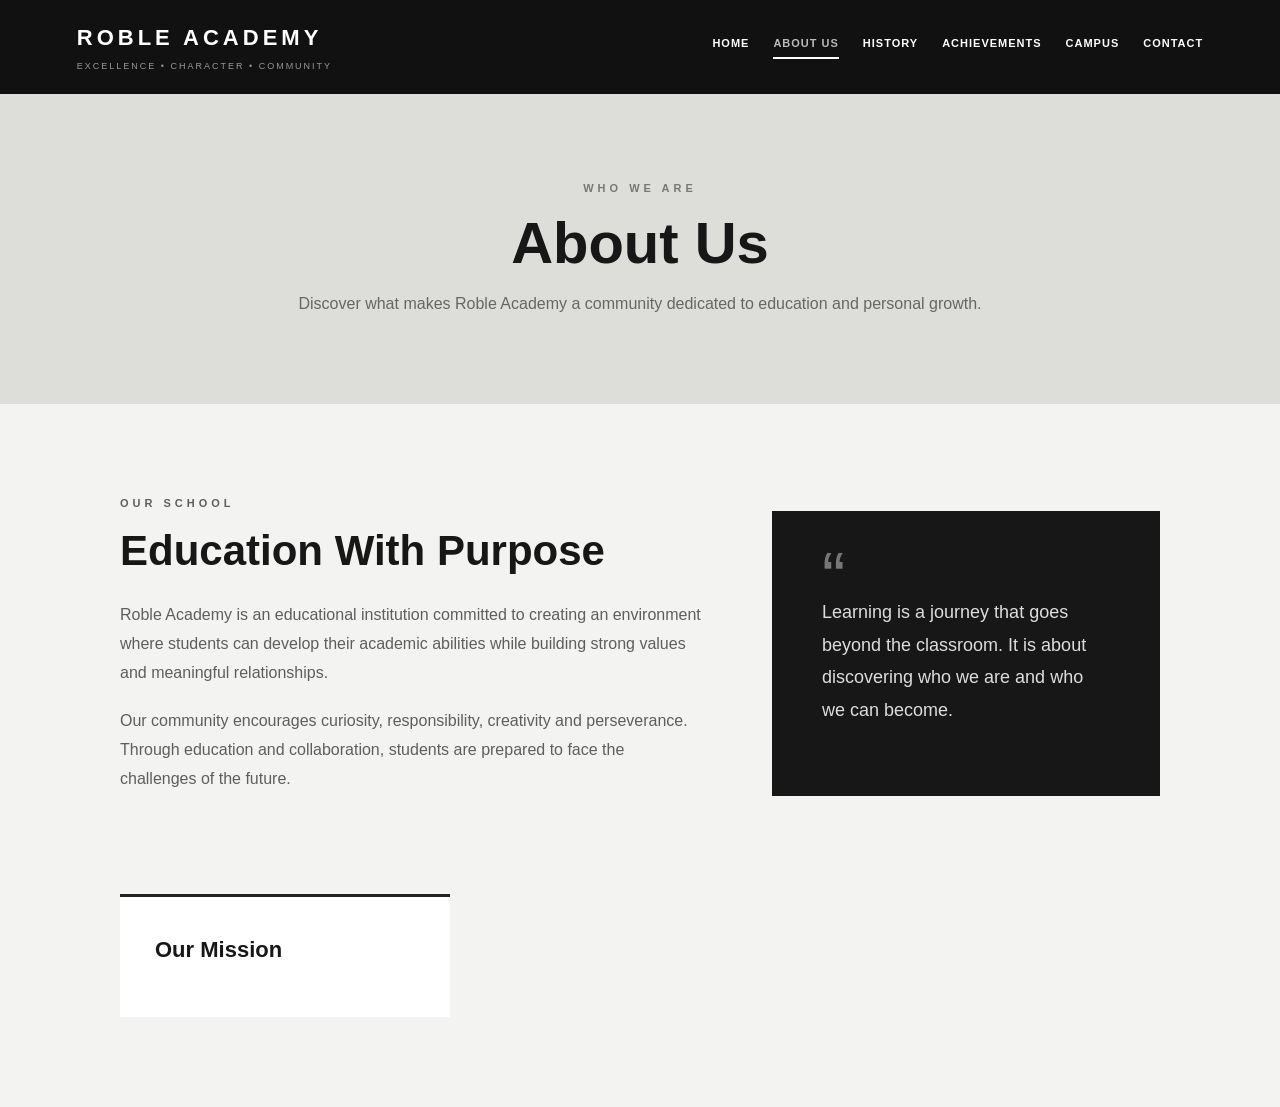
==== about.html @ 28b7d5a2 "Add files via upload" ====
<!DOCTYPE html>
<html lang="en">
<head>
    <meta charset="UTF-8">
    <meta name="viewport" content="width=device-width, initial-scale=1.0">

    <title>Roble Academy | About Us</title>

    <link rel="stylesheet" href="style.css">
</head>

<body>

    <!-- HEADER -->
    <header>

        <div class="logo">
            <h1>ROBLE ACADEMY</h1>
            <p>EXCELLENCE • CHARACTER • COMMUNITY</p>
        </div>

        <nav>
            <a href="index.html">HOME</a>
            <a href="about.html" class="active">ABOUT US</a>
            <a href="history.html">HISTORY</a>
            <a href="achievements.html">ACHIEVEMENTS</a>
            <a href="campus.html">CAMPUS</a>
            <a href="contact.html">CONTACT</a>
        </nav>

    </header>


    <!-- PAGE HEADER -->
    <section class="page-header">

        <p class="eyebrow">WHO WE ARE</p>

        <h2>About Us</h2>

        <p>
            Discover what makes Roble Academy a community dedicated
            to education and personal growth.
        </p>

    </section>


    <!-- ABOUT -->
    <section class="content">

        <div class="two-column">

            <div>

                <p class="eyebrow">OUR SCHOOL</p>

                <h2>Education With Purpose</h2>

                <p>
                    Roble Academy is an educational institution committed
                    to creating an environment where students can develop
                    their academic abilities while building strong values
                    and meaningful relationships.
                </p>

                <p>
                    Our community encourages curiosity, responsibility,
                    creativity and perseverance. Through education and
                    collaboration, students are prepared to face the
                    challenges of the future.
                </p>

            </div>


            <div class="quote-box">

                <span>“</span>

                <p>
                    Learning is a journey that goes beyond the classroom.
                    It is about discovering who we are and who we can become.
                </p>

            </div>

        </div>


        <!-- MISSION VISION VALUES -->
        <div class="info-grid">

            <article class="info-card">

                <h3>Our Mission</h3>
---- style.css ----
/* =========================================
   GENERAL
========================================= */

* {
    margin: 0;
    padding: 0;
    box-sizing: border-box;
}

html {
    scroll-behavior: smooth;
}

body {
    font-family: Arial, Helvetica, sans-serif;
    background: #f3f3f1;
    color: #171717;
    line-height: 1.6;
}

a {
    text-decoration: none;
}

p {
    line-height: 1.8;
}


/* =========================================
   HEADER
========================================= */

header {
    background: #111111;
    color: white;

    min-height: 90px;

    padding: 20px 6%;

    display: flex;
    align-items: center;
    justify-content: space-between;

    gap: 30px;
}

.logo h1 {
    font-size: 22px;
    letter-spacing: 4px;
}

.logo p {
    color: #999999;
    font-size: 9px;
    letter-spacing: 2px;
    margin-top: 3px;
}

nav {
    display: flex;
    align-items: center;
    justify-content: center;

    gap: 24px;

    flex-wrap: wrap;
}

nav a {
    color: #ffffff;

    font-size: 11px;
    font-weight: bold;

    letter-spacing: 1px;

    padding-bottom: 5px;

    border-bottom: 2px solid transparent;

    transition: 0.3s;
}

nav a:hover,
nav a.active {
    color: #bbbbbb;
    border-bottom: 2px solid #ffffff;
}


/* =========================================
   HERO / HOME
========================================= */

.hero {
    min-height: 650px;

    background:
        linear-gradient(
            rgba(0, 0, 0, 0.65),
            rgba(0, 0, 0, 0.65)
        ),
        linear-gradient(
            135deg,
            #555555,
            #222222
        );

    display: flex;
    align-items: center;

    padding: 80px 9%;

    color: white;
}

.hero-content {
    max-width: 700px;
}

.eyebrow {
    font-size: 11px;
    font-weight: bold;

    letter-spacing: 4px;

    color: #777777;

    margin-bottom: 12px;
}

.hero .eyebrow {
    color: #cccccc;
}

.hero h2 {
    font-size: clamp(48px, 8vw, 82px);

    line-height: 1;

    margin-bottom: 25px;

    letter-spacing: -2px;
}

.hero-description {
    font-size: 18px;

    max-width: 600px;

    color: #dddddd;

    margin-bottom: 35px;
}


/* =========================================
   BUTTONS
========================================= */

.buttons {
    display: flex;
    gap: 15px;

    flex-wrap: wrap;
}

.button {
    display: inline-block;

    background: #ffffff;

    color: #111111;

    padding: 14px 25px;

    font-size: 11px;

    font-weight: bold;

    letter-spacing: 1px;

    transition: 0.3s;
}

.button:hover {
    background: #cccccc;
}

.button-outline {
    background: transparent;

    color: #ffffff;

    border: 1px solid #ffffff;
}

.button-outline:hover {
    background: #ffffff;

    color: #111111;
}


/* =========================================
   HOME INTRO
========================================= */

.intro {
    max-width: 850px;

    margin: auto;

    padding: 100px 30px 70px;

    text-align: center;
}

.intro h2 {
    font-size: 42px;

    line-height: 1.2;

    margin-bottom: 25px;
}

.intro > p:last-child {
    color: #666666;

    max-width: 720px;

    margin: auto;
}


/* =========================================
   HOME CARDS
========================================= */

.home-grid {
    max-width: 1100px;

    margin: auto;

    padding: 20px 30px 100px;

    display: grid;

    grid-template-columns: repeat(3, 1fr);

    gap: 25px;
}

.home-card {
    background: #ffffff;

    padding: 38px;

    min-height: 280px;

    border-top: 4px solid #171717;

    box-shadow: 0 8px 25px rgba(0, 0, 0, 0.06);

    transition: 0.3s;
}

.home-card:hover {
    transform: translateY(-5px);
}

.card-number {
    display: block;

    font-size: 38px;

    font-weight: bold;

    color: #cccccc;

    margin-bottom: 15px;
}

.home-card h3 {
    font-size: 23px;

    margin-bottom: 15px;
}

.home-card p {
    color: #666666;

    margin-bottom: 25px;
}

.home-card a {
    color: #171717;

    font-size: 10px;

    font-weight: bold;

    letter-spacing: 1px;
}

.home-card a:hover {
    color: #777777;
}


/* =========================================
   PAGE HEADER
========================================= */

.page-header {
    text-align: center;

    background: #ddddda;

    padding: 85px 25px;
}

.page-header h2 {
    font-size: 58px;

    line-height: 1.1;

    margin-bottom: 15px;
}

.page-header > p:last-child {
    color: #666666;
}


/* =========================================
   GENERAL CONTENT
========================================= */

.content {
    max-width: 1100px;

    margin: auto;

    padding: 90px 30px;
}

.content h2 {
    font-size: 42px;

    line-height: 1.2;

    margin-bottom: 25px;
}

.content p {
    color: #5e5e5e;
}


/* =========================================
   ABOUT US
========================================= */

.two-column {
    display: grid;

    grid-template-columns: 1.2fr 0.8fr;

    gap: 70px;

    align-items: center;

    margin-bottom: 80px;
}

.two-column p:not(.eyebrow) {
    margin-bottom: 20px;
}

.quote-box {
    background: #171717;

    color: white;

    padding: 50px;

    min-height: 280px;

    display: flex;

    flex-direction: column;

    justify-content: center;
}

.quote-box span {
    font-size: 70px;

    line-height: 0.5;

    color: #777777;
}

.quote-box p {
    color: #dddddd;

    font-size: 18px;
}

.info-grid {
    display: grid;

    grid-template-columns: repeat(3, 1fr);

    gap: 25px;
}

.info-card {
    background: white;

    padding: 35px;

    border-top: 3px solid #222222;
}

.info-card h3 {
    font-size: 22px;

    margin-bottom: 15px;
}


/* =========================================
   HISTORY
========================================= */

.timeline {
    max-width: 850px;

    margin: auto;
}

.timeline-item {
    display: grid;

    grid-template-columns: 100px 1fr;

    gap: 35px;

    padding: 45px 0;

    border-bottom: 1px solid #cccccc;
}

.timeline-number {
    font-size: 40px;

    font-weight: bold;

    color: #bbbbbb;
}

.timeline-item h3 {
    font-size: 28px;

    margin-bottom: 12px;
}

.timeline-item .eyebrow {
    margin-bottom: 5px;
}


/* =========================================
   ACHIEVEMENTS
========================================= */

.achievement-grid {
    display: grid;

    grid-template-columns: repeat(3, 1fr);

    gap: 25px;
}

.achievement-card {
    background: white;

    padding: 35px;

    min-height: 280px;

    border-top: 4px solid #222222;

    transition: 0.3s;
}

.achievement-card:hover {
    transform: translateY(-5px);
}

.achievement-card > span {
    font-size: 40px;

    font-weight: bold;

    color: #cccccc;

    display: block;

    margin-bottom: 15px;
}

.achievement-card h3 {
    font-size: 22px;

    margin-bottom: 15px;
}


/* =========================================
   CAMPUS
========================================= */

.campus-intro {
    max-width: 750px;

    margin-bottom: 50px;
}

.campus-grid {
    display: grid;

    grid-template-columns: repeat(2, 1fr);

    gap: 30px;
}

.campus-card {
    background: white;

    box-shadow: 0 8px 25px rgba(0, 0, 0, 0.06);
}

.campus-placeholder {
    height: 280px;

    background:
        linear-gradient(
            135deg,
            #aaaaa7,
            #666666
        );

    color: white;

    display: flex;

    align-items: center;

    justify-content: center;

    font-size: 13px;

    font-weight: bold;

    letter-spacing: 3px;
}

.campus-text {
    padding: 28px;
}

.campus-text h3 {
    font-size: 23px;

    margin-bottom: 10px;
}


/* =========================================
   CONTACT
========================================= */

.contact-grid {
    display: grid;

    grid-template-columns: 1fr 1fr;

    gap: 80px;
}

.contact-info > p:not(.eyebrow) {
    margin-bottom: 30px;
}

.contact-item {
    margin-bottom: 25px;
}

.contact-item h3 {
    font-size: 15px;

    margin-bottom: 4px;

    text-transform: uppercase;

    letter-spacing: 1px;
}

.contact-item p {
    color: #666666;
}

.contact-form {
    display: flex;

    flex-direction: column;
}

.contact-form label {
    font-size: 11px;

    font-weight: bold;

    letter-spacing: 1px;

    margin-bottom: 7px;
}

.contact-form input,
.contact-form textarea {
    width: 100%;

    border: 1px solid #cccccc;

    background: white;

    padding: 14px;

    margin-bottom: 20px;

    font-family: Arial, Helvetica, sans-serif;

    font-size: 14px;

    outline: none;
}

.contact-form input:focus,
.contact-form textarea:focus {
    border-color: #555555;
}

.contact-form textarea {
    resize: vertical;
}

.contact-form button {
    align-self: flex-start;

    background: #171717;

    color: white;

    border: none;

    padding: 15px 28px;

    font-size: 11px;

    font-weight: bold;

    letter-spacing: 1px;

    cursor: pointer;

    transition: 0.3s;
}

.contact-form button:hover {
    background: #444444;
}


/* =========================================
   FOOTER
========================================= */

footer {
    background: #111111;

    color: #ffffff;

    text-align: center;

    padding: 45px 20px;
}

footer h3 {
    font-size: 18px;

    letter-spacing: 3px;

    margin-bottom: 5px;
}

footer p {
    color: #888888;

    font-size: 10px;

    letter-spacing: 2px;

    margin-bottom: 20px;
}

footer small {
    color: #666666;

    font-size: 10px;
}


/* =========================================
   RESPONSIVE DESIGN
========================================= */

@media (max-width: 900px) {

    header {
        flex-direction: column;

        text-align: center;
    }

    nav {
        gap: 15px;
    }

    .home-grid,
    .info-grid,
    .achievement-grid {
        grid-template-columns: 1fr;
    }

    .two-column,
    .contact-grid {
        grid-template-columns: 1fr;

        gap: 40px;
    }

    .campus-grid {
        grid-template-columns: 1fr;
    }

}


@media (max-width: 600px) {

    header {
        padding: 25px 15px;
    }

    .logo h1 {
        font-size: 19px;
    }

    nav a {
        font-size: 9px;
    }

    .hero {
        min-height: 550px;

        padding: 60px 25px;
    }

    .hero h2 {
        font-size: 48px;
    }

    .hero-description {
        font-size: 16px;
    }

    .page-header {
        padding: 65px 20px;
    }

    .page-header h2 {
        font-size: 45px;
    }

    .content {
        padding: 65px 20px;
    }

    .intro {
        padding: 70px 20px 50px;
    }

    .intro h2,
    .content h2 {
        font-size: 34px;
    }

    .home-grid {
        padding: 10px 20px 70px;
    }

    .timeline-item {
        grid-template-columns: 60px 1fr;

        gap: 20px;
    }

    .timeline-number {
        font-size: 28px;
    }

    .timeline-item h3 {
        font-size: 23px;
    }

}
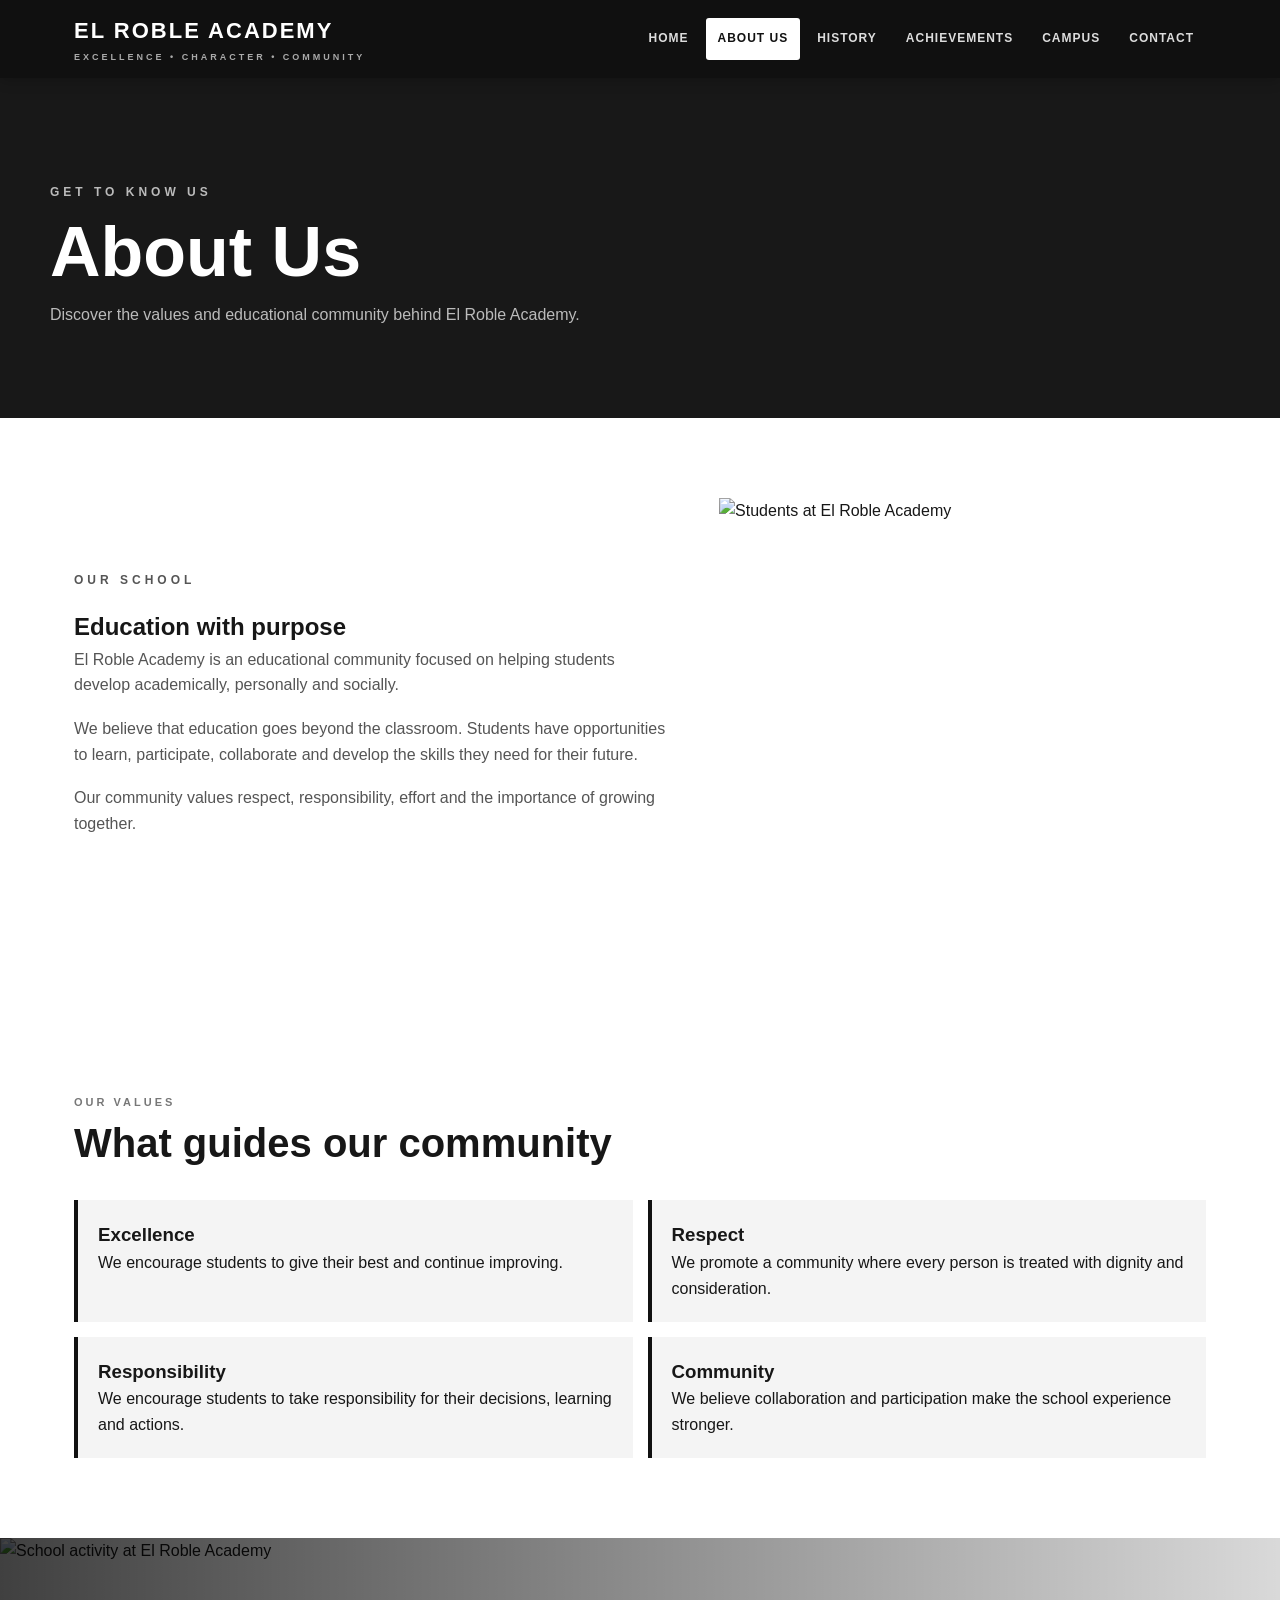
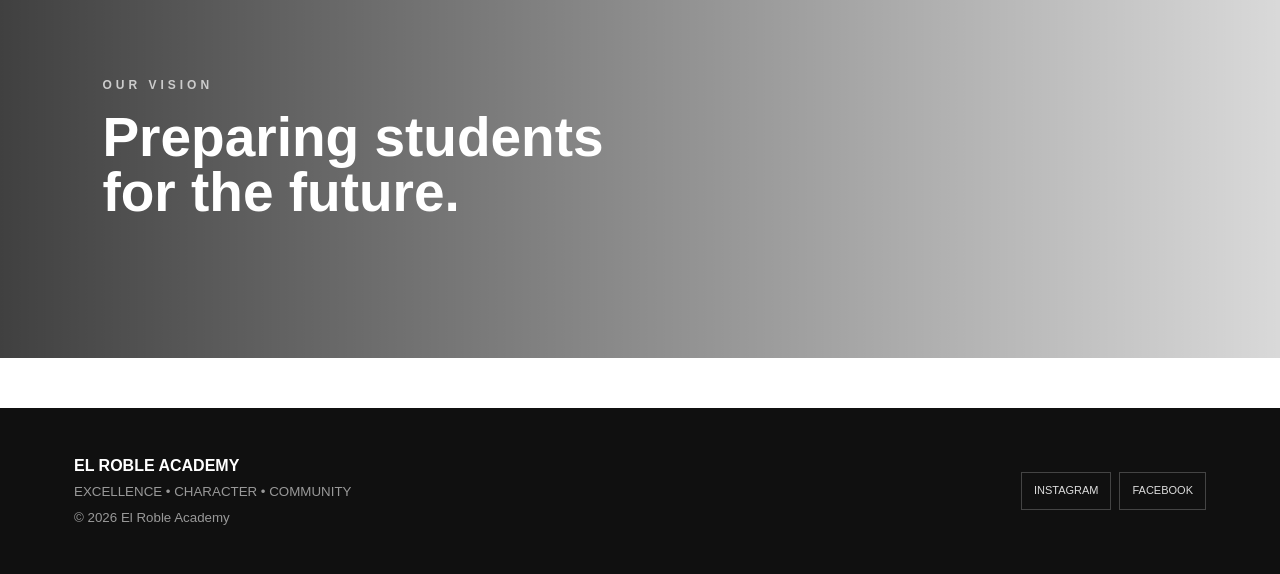
==== commit c10d136b: "Update about.html" ====
--- a/about.html
+++ b/about.html
@@ -1,97 +1,314 @@
 <!DOCTYPE html>
 <html lang="en">
+
 <head>
+
     <meta charset="UTF-8">
+
     <meta name="viewport" content="width=device-width, initial-scale=1.0">
 
-    <title>Roble Academy | About Us</title>
+    <title>El Roble Academy | About Us</title>
 
     <link rel="stylesheet" href="style.css">
+
 </head>
 
+
 <body>
 
-    <!-- HEADER -->
-    <header>
-
-        <div class="logo">
-            <h1>ROBLE ACADEMY</h1>
-            <p>EXCELLENCE • CHARACTER • COMMUNITY</p>
+
+    <!-- ================= HEADER ================= -->
+
+    <header class="header">
+
+        <nav class="navbar">
+
+            <a href="index.html" class="logo">
+
+                EL ROBLE ACADEMY
+
+                <span>
+                    EXCELLENCE • CHARACTER • COMMUNITY
+                </span>
+
+            </a>
+
+
+            <div class="nav">
+
+                <a href="index.html">
+                    HOME
+                </a>
+
+                <a href="about.html" class="active">
+                    ABOUT US
+                </a>
+
+                <a href="history.html">
+                    HISTORY
+                </a>
+
+                <a href="achievements.html">
+                    ACHIEVEMENTS
+                </a>
+
+                <a href="campus.html">
+                    CAMPUS
+                </a>
+
+                <a href="contact.html">
+                    CONTACT
+                </a>
+
+            </div>
+
+        </nav>
+
+    </header>
+
+
+
+    <!-- ================= PAGE HERO ================= -->
+
+    <section class="page-hero">
+
+        <div class="page-hero-inner">
+
+            <p class="kicker">
+                GET TO KNOW US
+            </p>
+
+            <h1>
+                About Us
+            </h1>
+
+            <p>
+                Discover the values and educational community
+                behind El Roble Academy.
+            </p>
+
         </div>
 
-        <nav>
-            <a href="index.html">HOME</a>
-            <a href="about.html" class="active">ABOUT US</a>
-            <a href="history.html">HISTORY</a>
-            <a href="achievements.html">ACHIEVEMENTS</a>
-            <a href="campus.html">CAMPUS</a>
-            <a href="contact.html">CONTACT</a>
-        </nav>
-
-    </header>
-
-
-    <!-- PAGE HEADER -->
-    <section class="page-header">
-
-        <p class="eyebrow">WHO WE ARE</p>
-
-        <h2>About Us</h2>
-
-        <p>
-            Discover what makes Roble Academy a community dedicated
-            to education and personal growth.
-        </p>
-
     </section>
 
 
-    <!-- ABOUT -->
-    <section class="content">
-
-        <div class="two-column">
+
+    <!-- ================= ABOUT ================= -->
+
+    <main>
+
+        <section class="section">
+
+            <div class="two-col">
+
+
+                <div class="text">
+
+                    <p class="kicker">
+                        OUR SCHOOL
+                    </p>
+
+                    <h2>
+                        Education with purpose
+                    </h2>
+
+                    <p>
+                        El Roble Academy is an educational community
+                        focused on helping students develop academically,
+                        personally and socially.
+                    </p>
+
+                    <p>
+                        We believe that education goes beyond the
+                        classroom. Students have opportunities to learn,
+                        participate, collaborate and develop the skills
+                        they need for their future.
+                    </p>
+
+                    <p>
+                        Our community values respect, responsibility,
+                        effort and the importance of growing together.
+                    </p>
+
+                </div>
+
+
+                <div>
+
+                    <img
+                        src="imagenes/estudiantes.jpg"
+                        alt="Students at El Roble Academy"
+                        class="feature-img"
+                    >
+
+                </div>
+
+            </div>
+
+        </section>
+
+
+
+        <!-- ================= VALUES ================= -->
+
+        <section class="section">
+
+            <div class="section-head">
+
+                <small>
+                    OUR VALUES
+                </small>
+
+                <h2>
+                    What guides our community
+                </h2>
+
+            </div>
+
+
+            <div class="values">
+
+
+                <div class="value">
+
+                    <h3>
+                        Excellence
+                    </h3>
+
+                    <p>
+                        We encourage students to give their best
+                        and continue improving.
+                    </p>
+
+                </div>
+
+
+
+                <div class="value">
+
+                    <h3>
+                        Respect
+                    </h3>
+
+                    <p>
+                        We promote a community where every person
+                        is treated with dignity and consideration.
+                    </p>
+
+                </div>
+
+
+
+                <div class="value">
+
+                    <h3>
+                        Responsibility
+                    </h3>
+
+                    <p>
+                        We encourage students to take responsibility
+                        for their decisions, learning and actions.
+                    </p>
+
+                </div>
+
+
+
+                <div class="value">
+
+                    <h3>
+                        Community
+                    </h3>
+
+                    <p>
+                        We believe collaboration and participation
+                        make the school experience stronger.
+                    </p>
+
+                </div>
+
+            </div>
+
+        </section>
+
+
+
+        <!-- ================= VISION ================= -->
+
+        <section class="image-banner">
+
+            <img
+                src="imagenes/actividades.jpg"
+                alt="School activity at El Roble Academy"
+            >
+
+            <div class="image-banner-text">
+
+                <p class="kicker">
+                    OUR VISION
+                </p>
+
+                <h2>
+                    Preparing students<br>
+                    for the future.
+                </h2>
+
+            </div>
+
+        </section>
+
+    </main>
+
+
+
+    <!-- ================= FOOTER ================= -->
+
+    <footer class="footer">
+
+        <div class="footer-inner">
 
             <div>
 
-                <p class="eyebrow">OUR SCHOOL</p>
-
-                <h2>Education With Purpose</h2>
-
-                <p>
-                    Roble Academy is an educational institution committed
-                    to creating an environment where students can develop
-                    their academic abilities while building strong values
-                    and meaningful relationships.
-                </p>
-
-                <p>
-                    Our community encourages curiosity, responsibility,
-                    creativity and perseverance. Through education and
-                    collaboration, students are prepared to face the
-                    challenges of the future.
-                </p>
-
-            </div>
-
-
-            <div class="quote-box">
-
-                <span>“</span>
-
-                <p>
-                    Learning is a journey that goes beyond the classroom.
-                    It is about discovering who we are and who we can become.
-                </p>
+                <strong>
+                    EL ROBLE ACADEMY
+                </strong>
+
+                <br>
+
+                <small>
+                    EXCELLENCE • CHARACTER • COMMUNITY
+                    <br>
+                    © 2026 El Roble Academy
+                </small>
+
+            </div>
+
+
+            <div class="footer-socials">
+
+                <a
+                    href="https://www.instagram.com/elrobleacademy"
+                    target="_blank"
+                    rel="noopener noreferrer"
+                >
+                    INSTAGRAM
+                </a>
+
+                <a
+                    href="https://www.facebook.com/p/El-Roble-100045855324234/?locale=es_LA"
+                    target="_blank"
+                    rel="noopener noreferrer"
+                >
+                    FACEBOOK
+                </a>
 
             </div>
 
         </div>
 
-
-        <!-- MISSION VISION VALUES -->
-        <div class="info-grid">
-
-            <article class="info-card">
-
-                <h3>Our Mission</h3>
-
+    </footer>
+
+
+</body>
+
+</html>
--- a/style.css
+++ b/style.css
@@ -1,832 +1,800 @@
-/* =========================================
-   GENERAL
-========================================= */
+/* ================= GENERAL ================= */
 
 * {
+    box-sizing: border-box;
     margin: 0;
     padding: 0;
-    box-sizing: border-box;
-}
-
-html {
-    scroll-behavior: smooth;
+}
+
+:root {
+    --black: #101010;
+    --dark: #181818;
+    --gray: #777;
+    --light: #f4f4f4;
+    --white: #ffffff;
+    --line: #dddddd;
 }
 
 body {
     font-family: Arial, Helvetica, sans-serif;
-    background: #f3f3f1;
     color: #171717;
+    background: #ffffff;
     line-height: 1.6;
 }
 
 a {
     text-decoration: none;
-}
-
-p {
-    line-height: 1.8;
-}
-
-
-/* =========================================
-   HEADER
-========================================= */
-
-header {
-    background: #111111;
+    color: inherit;
+}
+
+img {
+    max-width: 100%;
+    display: block;
+}
+
+
+/* ================= HEADER ================= */
+
+.header {
+    background: var(--black);
     color: white;
-
-    min-height: 90px;
-
-    padding: 20px 6%;
+    position: sticky;
+    top: 0;
+    z-index: 20;
+    box-shadow: 0 3px 12px rgba(0,0,0,0.2);
+}
+
+.navbar {
+    max-width: 1180px;
+    margin: auto;
+    min-height: 78px;
+    padding: 0 24px;
 
     display: flex;
     align-items: center;
     justify-content: space-between;
 
-    gap: 30px;
-}
-
-.logo h1 {
+    gap: 25px;
+}
+
+
+/* ================= LOGO ================= */
+
+.logo {
+    font-weight: 800;
+    letter-spacing: 2px;
     font-size: 22px;
-    letter-spacing: 4px;
-}
-
-.logo p {
-    color: #999999;
+    white-space: nowrap;
+}
+
+.logo span {
+    display: block;
     font-size: 9px;
-    letter-spacing: 2px;
-    margin-top: 3px;
-}
-
-nav {
+    letter-spacing: 3px;
+    color: #aaaaaa;
+    margin-top: 2px;
+}
+
+
+/* ================= NAVIGATION ================= */
+
+.nav {
+    display: flex;
+    flex-wrap: wrap;
+    justify-content: flex-end;
+    gap: 5px;
+}
+
+.nav a {
+    font-size: 12px;
+    font-weight: 700;
+    letter-spacing: 1px;
+
+    padding: 11px 12px;
+
+    border-radius: 3px;
+
+    color: #dddddd;
+
+    transition: 0.2s;
+}
+
+.nav a:hover,
+.nav a.active {
+    background: white;
+    color: #111111;
+}
+
+
+/* ================= HERO ================= */
+
+.hero {
+
+    min-height: 600px;
+
+    background:
+        linear-gradient(
+            90deg,
+            rgba(0,0,0,0.8),
+            rgba(0,0,0,0.25)
+        ),
+        url("imagenes/campus.jpg")
+        center / cover;
+
     display: flex;
     align-items: center;
-    justify-content: center;
-
-    gap: 24px;
-
-    flex-wrap: wrap;
-}
-
-nav a {
-    color: #ffffff;
+}
+
+.hero-content {
+
+    max-width: 1180px;
+    width: 100%;
+
+    margin: auto;
+
+    padding: 80px 24px;
+
+    color: white;
+}
+
+.kicker {
+
+    font-size: 12px;
+
+    letter-spacing: 4px;
+
+    font-weight: 700;
+
+    color: #cccccc;
+
+    margin-bottom: 15px;
+}
+
+.hero h1 {
+
+    font-size: clamp(42px, 7vw, 82px);
+
+    line-height: 0.95;
+
+    max-width: 800px;
+
+    letter-spacing: -3px;
+}
+
+.hero-text {
+
+    max-width: 620px;
+
+    margin: 24px 0;
+
+    font-size: 17px;
+
+    color: #dddddd;
+}
+
+
+/* ================= BUTTONS ================= */
+
+.btn {
+
+    display: inline-block;
+
+    padding: 13px 22px;
+
+    background: white;
+
+    color: #111111;
+
+    font-size: 12px;
+
+    font-weight: 800;
+
+    letter-spacing: 1.2px;
+
+    border-radius: 3px;
+
+    margin-right: 8px;
+
+    margin-top: 8px;
+
+    transition: 0.2s;
+}
+
+.btn:hover {
+    transform: translateY(-2px);
+}
+
+.btn.dark {
+
+    background: #111111;
+
+    color: white;
+}
+
+
+/* ================= SECTIONS ================= */
+
+.section {
+
+    max-width: 1180px;
+
+    margin: auto;
+
+    padding: 80px 24px;
+}
+
+.section-head {
+    margin-bottom: 35px;
+}
+
+.section-head small {
 
     font-size: 11px;
-    font-weight: bold;
-
-    letter-spacing: 1px;
-
-    padding-bottom: 5px;
-
-    border-bottom: 2px solid transparent;
-
-    transition: 0.3s;
-}
-
-nav a:hover,
-nav a.active {
-    color: #bbbbbb;
-    border-bottom: 2px solid #ffffff;
-}
-
-
-/* =========================================
-   HERO / HOME
-========================================= */
-
-.hero {
-    min-height: 650px;
+
+    letter-spacing: 3px;
+
+    color: #777777;
+
+    font-weight: 700;
+}
+
+.section-head h2 {
+
+    font-size: 40px;
+
+    line-height: 1.1;
+
+    margin-top: 8px;
+}
+
+
+/* ================= CARDS ================= */
+
+.grid {
+
+    display: grid;
+
+    grid-template-columns:
+        repeat(3, 1fr);
+
+    gap: 22px;
+}
+
+.card {
+
+    border: 1px solid var(--line);
+
+    background: white;
+
+    overflow: hidden;
+
+    transition: 0.25s;
+}
+
+.card:hover {
+    transform: translateY(-5px);
+
+    box-shadow:
+        0 12px 30px rgba(0,0,0,0.1);
+}
+
+.card img {
+
+    width: 100%;
+
+    height: 230px;
+
+    object-fit: cover;
+}
+
+.card-body {
+
+    padding: 25px;
+}
+
+.card h3 {
+
+    font-size: 21px;
+
+    margin-bottom: 10px;
+}
+
+.card p {
+
+    color: #666666;
+
+    font-size: 14px;
+
+    margin-bottom: 5px;
+}
+
+
+/* ================= IMAGE BANNER ================= */
+
+.image-banner {
+
+    position: relative;
+
+    height: 420px;
+
+    overflow: hidden;
+}
+
+.image-banner img {
+
+    width: 100%;
+
+    height: 100%;
+
+    object-fit: cover;
+}
+
+.image-banner::after {
+
+    content: "";
+
+    position: absolute;
+
+    inset: 0;
 
     background:
         linear-gradient(
-            rgba(0, 0, 0, 0.65),
-            rgba(0, 0, 0, 0.65)
-        ),
-        linear-gradient(
-            135deg,
-            #555555,
-            #222222
+            90deg,
+            rgba(0,0,0,0.75),
+            rgba(0,0,0,0.15)
         );
-
-    display: flex;
+}
+
+.image-banner-text {
+
+    position: absolute;
+
+    z-index: 2;
+
+    top: 50%;
+
+    left: 8%;
+
+    transform: translateY(-50%);
+
+    color: white;
+}
+
+.image-banner-text h2 {
+
+    font-size: 55px;
+
+    line-height: 1;
+}
+
+
+/* ================= PAGE HERO ================= */
+
+.page-hero {
+
+    background: #181818;
+
+    color: white;
+
+    padding: 90px 24px;
+}
+
+.page-hero-inner {
+
+    max-width: 1180px;
+
+    margin: auto;
+}
+
+.page-hero h1 {
+
+    font-size: clamp(42px, 6vw, 70px);
+
+    line-height: 1;
+}
+
+.page-hero p {
+
+    color: #bbbbbb;
+
+    margin-top: 15px;
+}
+
+
+/* ================= TWO COLUMNS ================= */
+
+.two-col {
+
+    display: grid;
+
+    grid-template-columns:
+        1.1fr 0.9fr;
+
+    gap: 50px;
+
     align-items: center;
-
-    padding: 80px 9%;
+}
+
+.feature-img {
+
+    width: 100%;
+
+    height: 430px;
+
+    object-fit: cover;
+}
+
+.text p {
+
+    margin-bottom: 18px;
+
+    color: #555555;
+}
+
+
+/* ================= VALUES ================= */
+
+.values {
+
+    display: grid;
+
+    grid-template-columns:
+        repeat(2, 1fr);
+
+    gap: 15px;
+
+    margin-top: 25px;
+}
+
+.value {
+
+    padding: 20px;
+
+    background: #f4f4f4;
+
+    border-left: 4px solid #111111;
+}
+
+
+/* ================= TIMELINE ================= */
+
+.timeline {
+
+    position: relative;
+
+    border-left: 2px solid #cccccc;
+
+    margin-left: 10px;
+}
+
+.timeline-item {
+
+    position: relative;
+
+    padding:
+        0
+        0
+        35px
+        35px;
+}
+
+.timeline-item::before {
+
+    content: "";
+
+    position: absolute;
+
+    left: -8px;
+
+    top: 5px;
+
+    width: 14px;
+
+    height: 14px;
+
+    background: #111111;
+
+    border-radius: 50%;
+}
+
+.timeline-item span {
+
+    font-size: 11px;
+
+    letter-spacing: 2px;
+
+    color: #777777;
+
+    font-weight: 700;
+}
+
+.timeline-item h3 {
+
+    font-size: 22px;
+
+    margin: 5px 0;
+}
+
+.timeline-item p {
+
+    color: #666666;
+}
+
+
+/* ================= CAMPUS ================= */
+
+.campus-grid {
+
+    display: grid;
+
+    grid-template-columns:
+        repeat(2, 1fr);
+
+    gap: 20px;
+}
+
+.campus-card {
+
+    position: relative;
+
+    min-height: 330px;
+
+    overflow: hidden;
+
+    background: #222222;
+}
+
+.campus-card img {
+
+    width: 100%;
+
+    height: 330px;
+
+    object-fit: cover;
+
+    opacity: 0.78;
+
+    transition: 0.3s;
+}
+
+.campus-card:hover img {
+
+    transform: scale(1.04);
+
+    opacity: 0.95;
+}
+
+.campus-label {
+
+    position: absolute;
+
+    bottom: 0;
+
+    left: 0;
+
+    right: 0;
+
+    padding: 25px;
 
     color: white;
-}
-
-.hero-content {
-    max-width: 700px;
-}
-
-.eyebrow {
-    font-size: 11px;
-    font-weight: bold;
-
-    letter-spacing: 4px;
-
-    color: #777777;
-
-    margin-bottom: 12px;
-}
-
-.hero .eyebrow {
-    color: #cccccc;
-}
-
-.hero h2 {
-    font-size: clamp(48px, 8vw, 82px);
-
-    line-height: 1;
-
-    margin-bottom: 25px;
-
-    letter-spacing: -2px;
-}
-
-.hero-description {
-    font-size: 18px;
-
-    max-width: 600px;
-
-    color: #dddddd;
-
-    margin-bottom: 35px;
-}
-
-
-/* =========================================
-   BUTTONS
-========================================= */
-
-.buttons {
-    display: flex;
-    gap: 15px;
-
-    flex-wrap: wrap;
-}
-
-.button {
-    display: inline-block;
-
-    background: #ffffff;
-
-    color: #111111;
-
-    padding: 14px 25px;
-
-    font-size: 11px;
-
-    font-weight: bold;
-
-    letter-spacing: 1px;
-
-    transition: 0.3s;
-}
-
-.button:hover {
-    background: #cccccc;
-}
-
-.button-outline {
-    background: transparent;
-
-    color: #ffffff;
-
-    border: 1px solid #ffffff;
-}
-
-.button-outline:hover {
-    background: #ffffff;
-
-    color: #111111;
-}
-
-
-/* =========================================
-   HOME INTRO
-========================================= */
-
-.intro {
-    max-width: 850px;
-
-    margin: auto;
-
-    padding: 100px 30px 70px;
-
-    text-align: center;
-}
-
-.intro h2 {
-    font-size: 42px;
-
-    line-height: 1.2;
-
-    margin-bottom: 25px;
-}
-
-.intro > p:last-child {
-    color: #666666;
-
-    max-width: 720px;
-
-    margin: auto;
-}
-
-
-/* =========================================
-   HOME CARDS
-========================================= */
-
-.home-grid {
-    max-width: 1100px;
-
-    margin: auto;
-
-    padding: 20px 30px 100px;
-
-    display: grid;
-
-    grid-template-columns: repeat(3, 1fr);
-
-    gap: 25px;
-}
-
-.home-card {
-    background: #ffffff;
-
-    padding: 38px;
-
-    min-height: 280px;
-
-    border-top: 4px solid #171717;
-
-    box-shadow: 0 8px 25px rgba(0, 0, 0, 0.06);
-
-    transition: 0.3s;
-}
-
-.home-card:hover {
-    transform: translateY(-5px);
-}
-
-.card-number {
-    display: block;
-
-    font-size: 38px;
-
-    font-weight: bold;
-
-    color: #cccccc;
-
-    margin-bottom: 15px;
-}
-
-.home-card h3 {
-    font-size: 23px;
-
-    margin-bottom: 15px;
-}
-
-.home-card p {
-    color: #666666;
-
-    margin-bottom: 25px;
-}
-
-.home-card a {
-    color: #171717;
-
-    font-size: 10px;
-
-    font-weight: bold;
-
-    letter-spacing: 1px;
-}
-
-.home-card a:hover {
-    color: #777777;
-}
-
-
-/* =========================================
-   PAGE HEADER
-========================================= */
-
-.page-header {
-    text-align: center;
-
-    background: #ddddda;
-
-    padding: 85px 25px;
-}
-
-.page-header h2 {
-    font-size: 58px;
-
-    line-height: 1.1;
-
-    margin-bottom: 15px;
-}
-
-.page-header > p:last-child {
-    color: #666666;
-}
-
-
-/* =========================================
-   GENERAL CONTENT
-========================================= */
-
-.content {
-    max-width: 1100px;
-
-    margin: auto;
-
-    padding: 90px 30px;
-}
-
-.content h2 {
-    font-size: 42px;
-
-    line-height: 1.2;
-
-    margin-bottom: 25px;
-}
-
-.content p {
-    color: #5e5e5e;
-}
-
-
-/* =========================================
-   ABOUT US
-========================================= */
-
-.two-column {
-    display: grid;
-
-    grid-template-columns: 1.2fr 0.8fr;
-
-    gap: 70px;
-
-    align-items: center;
-
-    margin-bottom: 80px;
-}
-
-.two-column p:not(.eyebrow) {
-    margin-bottom: 20px;
-}
-
-.quote-box {
-    background: #171717;
-
-    color: white;
-
-    padding: 50px;
-
-    min-height: 280px;
-
-    display: flex;
-
-    flex-direction: column;
-
-    justify-content: center;
-}
-
-.quote-box span {
-    font-size: 70px;
-
-    line-height: 0.5;
-
-    color: #777777;
-}
-
-.quote-box p {
-    color: #dddddd;
-
-    font-size: 18px;
-}
-
-.info-grid {
-    display: grid;
-
-    grid-template-columns: repeat(3, 1fr);
-
-    gap: 25px;
-}
-
-.info-card {
-    background: white;
-
-    padding: 35px;
-
-    border-top: 3px solid #222222;
-}
-
-.info-card h3 {
-    font-size: 22px;
-
-    margin-bottom: 15px;
-}
-
-
-/* =========================================
-   HISTORY
-========================================= */
-
-.timeline {
-    max-width: 850px;
-
-    margin: auto;
-}
-
-.timeline-item {
-    display: grid;
-
-    grid-template-columns: 100px 1fr;
-
-    gap: 35px;
-
-    padding: 45px 0;
-
-    border-bottom: 1px solid #cccccc;
-}
-
-.timeline-number {
-    font-size: 40px;
-
-    font-weight: bold;
-
-    color: #bbbbbb;
-}
-
-.timeline-item h3 {
-    font-size: 28px;
-
-    margin-bottom: 12px;
-}
-
-.timeline-item .eyebrow {
-    margin-bottom: 5px;
-}
-
-
-/* =========================================
-   ACHIEVEMENTS
-========================================= */
-
-.achievement-grid {
-    display: grid;
-
-    grid-template-columns: repeat(3, 1fr);
-
-    gap: 25px;
-}
-
-.achievement-card {
-    background: white;
-
-    padding: 35px;
-
-    min-height: 280px;
-
-    border-top: 4px solid #222222;
-
-    transition: 0.3s;
-}
-
-.achievement-card:hover {
-    transform: translateY(-5px);
-}
-
-.achievement-card > span {
-    font-size: 40px;
-
-    font-weight: bold;
-
-    color: #cccccc;
-
-    display: block;
-
-    margin-bottom: 15px;
-}
-
-.achievement-card h3 {
-    font-size: 22px;
-
-    margin-bottom: 15px;
-}
-
-
-/* =========================================
-   CAMPUS
-========================================= */
-
-.campus-intro {
-    max-width: 750px;
-
-    margin-bottom: 50px;
-}
-
-.campus-grid {
-    display: grid;
-
-    grid-template-columns: repeat(2, 1fr);
-
-    gap: 30px;
-}
-
-.campus-card {
-    background: white;
-
-    box-shadow: 0 8px 25px rgba(0, 0, 0, 0.06);
-}
-
-.campus-placeholder {
-    height: 280px;
 
     background:
         linear-gradient(
-            135deg,
-            #aaaaa7,
-            #666666
+            transparent,
+            rgba(0,0,0,0.85)
         );
+}
+
+.campus-label h3 {
+
+    font-size: 25px;
+}
+
+
+/* ================= CONTACT ================= */
+
+.contact-grid {
+
+    display: grid;
+
+    grid-template-columns:
+        0.8fr 1.2fr;
+
+    gap: 30px;
+}
+
+.contact-box {
+
+    padding: 30px;
+
+    background: #f4f4f4;
+
+    margin-bottom: 18px;
+}
+
+.contact-box h3 {
+
+    margin-bottom: 8px;
+}
+
+.contact-box p {
+
+    color: #666666;
+}
+
+form {
+
+    display: grid;
+
+    gap: 15px;
+}
+
+input,
+textarea {
+
+    width: 100%;
+
+    padding: 15px;
+
+    border: 1px solid #cccccc;
+
+    font: inherit;
+}
+
+textarea {
+
+    min-height: 160px;
+
+    resize: vertical;
+}
+
+
+/* ================= SOCIAL MEDIA ================= */
+
+.socials {
+
+    display: flex;
+
+    gap: 10px;
+
+    flex-wrap: wrap;
+
+    margin-top: 14px;
+}
+
+.social {
+
+    border: 1px solid #555555;
+
+    padding: 9px 14px;
+
+    font-size: 12px;
+
+    font-weight: 700;
+
+    letter-spacing: 1px;
+
+    transition: 0.2s;
+}
+
+.social:hover {
+
+    background: #111111;
 
     color: white;
+}
+
+
+/* ================= FOOTER ================= */
+
+.footer {
+
+    background: #101010;
+
+    color: white;
+
+    margin-top: 50px;
+}
+
+.footer-inner {
+
+    max-width: 1180px;
+
+    margin: auto;
+
+    padding: 45px 24px;
 
     display: flex;
 
+    justify-content: space-between;
+
+    gap: 30px;
+
     align-items: center;
-
-    justify-content: center;
-
-    font-size: 13px;
-
-    font-weight: bold;
-
-    letter-spacing: 3px;
-}
-
-.campus-text {
-    padding: 28px;
-}
-
-.campus-text h3 {
-    font-size: 23px;
-
-    margin-bottom: 10px;
-}
-
-
-/* =========================================
-   CONTACT
-========================================= */
-
-.contact-grid {
-    display: grid;
-
-    grid-template-columns: 1fr 1fr;
-
-    gap: 80px;
-}
-
-.contact-info > p:not(.eyebrow) {
-    margin-bottom: 30px;
-}
-
-.contact-item {
-    margin-bottom: 25px;
-}
-
-.contact-item h3 {
-    font-size: 15px;
-
-    margin-bottom: 4px;
-
-    text-transform: uppercase;
-
-    letter-spacing: 1px;
-}
-
-.contact-item p {
-    color: #666666;
-}
-
-.contact-form {
+}
+
+.footer small {
+
+    color: #999999;
+}
+
+.footer-socials {
+
     display: flex;
 
-    flex-direction: column;
-}
-
-.contact-form label {
+    gap: 8px;
+
+    flex-wrap: wrap;
+}
+
+.footer-socials a {
+
     font-size: 11px;
 
-    font-weight: bold;
-
-    letter-spacing: 1px;
-
-    margin-bottom: 7px;
-}
-
-.contact-form input,
-.contact-form textarea {
-    width: 100%;
-
-    border: 1px solid #cccccc;
+    border: 1px solid #444444;
+
+    padding: 9px 12px;
+
+    color: #dddddd;
+
+    transition: 0.2s;
+}
+
+.footer-socials a:hover {
 
     background: white;
 
-    padding: 14px;
-
-    margin-bottom: 20px;
-
-    font-family: Arial, Helvetica, sans-serif;
-
-    font-size: 14px;
-
-    outline: none;
-}
-
-.contact-form input:focus,
-.contact-form textarea:focus {
-    border-color: #555555;
-}
-
-.contact-form textarea {
-    resize: vertical;
-}
-
-.contact-form button {
-    align-self: flex-start;
-
-    background: #171717;
-
-    color: white;
-
-    border: none;
-
-    padding: 15px 28px;
-
-    font-size: 11px;
-
-    font-weight: bold;
-
-    letter-spacing: 1px;
-
-    cursor: pointer;
-
-    transition: 0.3s;
-}
-
-.contact-form button:hover {
-    background: #444444;
-}
-
-
-/* =========================================
-   FOOTER
-========================================= */
-
-footer {
-    background: #111111;
-
-    color: #ffffff;
-
-    text-align: center;
-
-    padding: 45px 20px;
-}
-
-footer h3 {
-    font-size: 18px;
-
-    letter-spacing: 3px;
-
-    margin-bottom: 5px;
-}
-
-footer p {
-    color: #888888;
-
-    font-size: 10px;
-
-    letter-spacing: 2px;
-
-    margin-bottom: 20px;
-}
-
-footer small {
-    color: #666666;
-
-    font-size: 10px;
-}
-
-
-/* =========================================
-   RESPONSIVE DESIGN
-========================================= */
-
-@media (max-width: 900px) {
-
-    header {
+    color: black;
+}
+
+
+/* ================= RESPONSIVE ================= */
+
+@media (max-width: 850px) {
+
+    .navbar {
+
+        align-items: flex-start;
+
+        padding-top: 18px;
+
+        padding-bottom: 18px;
+
         flex-direction: column;
-
-        text-align: center;
     }
 
-    nav {
-        gap: 15px;
+    .nav {
+
+        justify-content: flex-start;
     }
 
-    .home-grid,
-    .info-grid,
-    .achievement-grid {
+    .grid,
+    .two-col,
+    .contact-grid {
+
         grid-template-columns: 1fr;
     }
 
-    .two-column,
-    .contact-grid {
-        grid-template-columns: 1fr;
-
-        gap: 40px;
-    }
-
     .campus-grid {
+
         grid-template-columns: 1fr;
     }
 
-}
-
-
-@media (max-width: 600px) {
-
-    header {
-        padding: 25px 15px;
+    .hero {
+
+        min-height: 520px;
     }
 
-    .logo h1 {
-        font-size: 19px;
+    .image-banner-text h2 {
+
+        font-size: 40px;
     }
 
-    nav a {
-        font-size: 9px;
+    .footer-inner {
+
+        flex-direction: column;
+
+        align-items: flex-start;
     }
 
-    .hero {
-        min-height: 550px;
-
-        padding: 60px 25px;
-    }
-
-    .hero h2 {
-        font-size: 48px;
-    }
-
-    .hero-description {
-        font-size: 16px;
-    }
-
-    .page-header {
-        padding: 65px 20px;
-    }
-
-    .page-header h2 {
-        font-size: 45px;
-    }
-
-    .content {
-        padding: 65px 20px;
-    }
-
-    .intro {
-        padding: 70px 20px 50px;
-    }
-
-    .intro h2,
-    .content h2 {
-        font-size: 34px;
-    }
-
-    .home-grid {
-        padding: 10px 20px 70px;
-    }
-
-    .timeline-item {
-        grid-template-columns: 60px 1fr;
-
-        gap: 20px;
-    }
-
-    .timeline-number {
-        font-size: 28px;
-    }
-
-    .timeline-item h3 {
-        font-size: 23px;
-    }
-
-}+}
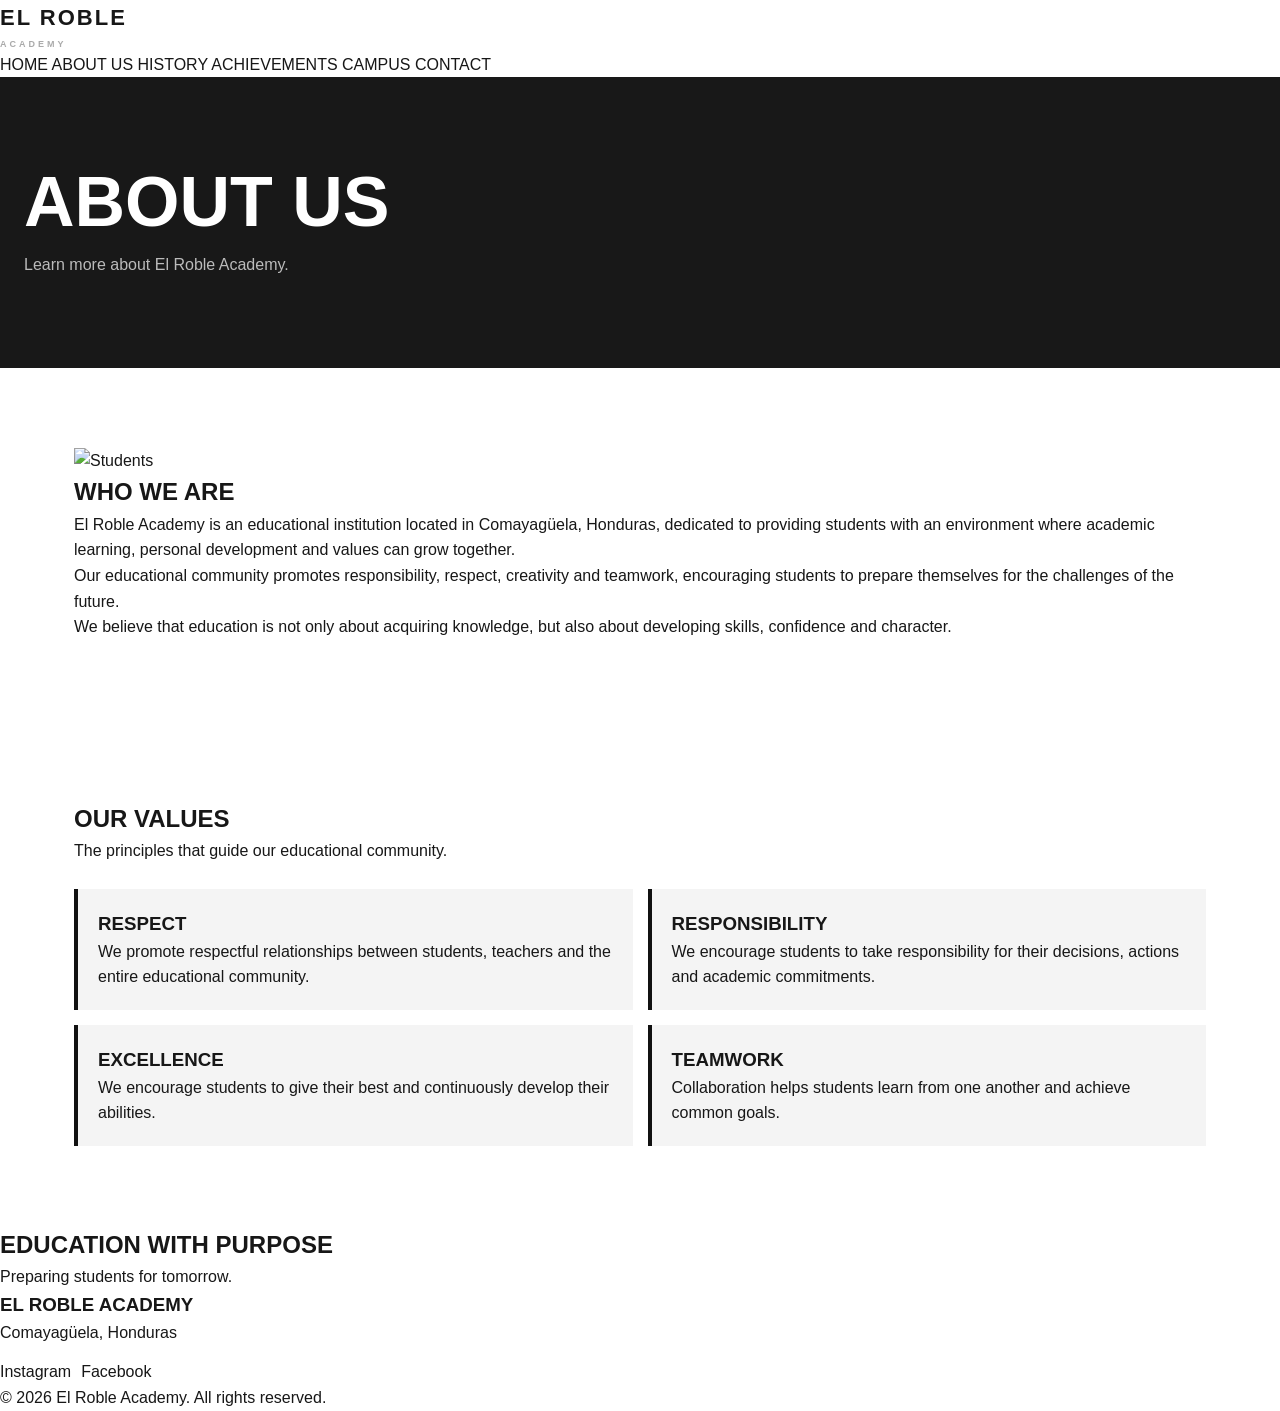
==== commit 92944dea: "Update about.html" ====
--- a/about.html
+++ b/about.html
@@ -1,314 +1,137 @@
 <!DOCTYPE html>
 <html lang="en">
-
 <head>
-
     <meta charset="UTF-8">
-
     <meta name="viewport" content="width=device-width, initial-scale=1.0">
-
     <title>El Roble Academy | About Us</title>
-
     <link rel="stylesheet" href="style.css">
-
 </head>
-
 
 <body>
 
+<header>
+    <div class="logo">EL ROBLE <span>ACADEMY</span></div>
 
-    <!-- ================= HEADER ================= -->
+    <nav>
+        <a href="index.html" target="_blank" rel="noopener noreferrer">HOME</a>
+        <a href="about.html" target="_blank" rel="noopener noreferrer">ABOUT US</a>
+        <a href="history.html" target="_blank" rel="noopener noreferrer">HISTORY</a>
+        <a href="achievements.html" target="_blank" rel="noopener noreferrer">ACHIEVEMENTS</a>
+        <a href="campus.html" target="_blank" rel="noopener noreferrer">CAMPUS</a>
+        <a href="contact.html" target="_blank" rel="noopener noreferrer">CONTACT</a>
+    </nav>
+</header>
 
-    <header class="header">
+<section class="page-hero">
+    <h1>ABOUT US</h1>
+    <p>Learn more about El Roble Academy.</p>
+</section>
 
-        <nav class="navbar">
+<section class="section">
 
-            <a href="index.html" class="logo">
+    <div class="two-column">
 
-                EL ROBLE ACADEMY
+        <div>
+            <img src="estudiantes.jpg" alt="Students">
+        </div>
 
-                <span>
-                    EXCELLENCE • CHARACTER • COMMUNITY
-                </span>
+        <div>
+            <h2>WHO WE ARE</h2>
 
-            </a>
-
-
-            <div class="nav">
-
-                <a href="index.html">
-                    HOME
-                </a>
-
-                <a href="about.html" class="active">
-                    ABOUT US
-                </a>
-
-                <a href="history.html">
-                    HISTORY
-                </a>
-
-                <a href="achievements.html">
-                    ACHIEVEMENTS
-                </a>
-
-                <a href="campus.html">
-                    CAMPUS
-                </a>
-
-                <a href="contact.html">
-                    CONTACT
-                </a>
-
-            </div>
-
-        </nav>
-
-    </header>
-
-
-
-    <!-- ================= PAGE HERO ================= -->
-
-    <section class="page-hero">
-
-        <div class="page-hero-inner">
-
-            <p class="kicker">
-                GET TO KNOW US
+            <p>
+                El Roble Academy is an educational institution located in
+                Comayagüela, Honduras, dedicated to providing students with
+                an environment where academic learning, personal development
+                and values can grow together.
             </p>
 
-            <h1>
-                About Us
-            </h1>
+            <p>
+                Our educational community promotes responsibility, respect,
+                creativity and teamwork, encouraging students to prepare
+                themselves for the challenges of the future.
+            </p>
 
             <p>
-                Discover the values and educational community
-                behind El Roble Academy.
+                We believe that education is not only about acquiring
+                knowledge, but also about developing skills, confidence
+                and character.
             </p>
-
         </div>
 
-    </section>
+    </div>
 
+</section>
 
+<section class="section gray">
 
-    <!-- ================= ABOUT ================= -->
+    <div class="section-title">
+        <h2>OUR VALUES</h2>
+        <p>The principles that guide our educational community.</p>
+    </div>
 
-    <main>
+    <div class="values">
 
-        <section class="section">
-
-            <div class="two-col">
-
-
-                <div class="text">
-
-                    <p class="kicker">
-                        OUR SCHOOL
-                    </p>
-
-                    <h2>
-                        Education with purpose
-                    </h2>
-
-                    <p>
-                        El Roble Academy is an educational community
-                        focused on helping students develop academically,
-                        personally and socially.
-                    </p>
-
-                    <p>
-                        We believe that education goes beyond the
-                        classroom. Students have opportunities to learn,
-                        participate, collaborate and develop the skills
-                        they need for their future.
-                    </p>
-
-                    <p>
-                        Our community values respect, responsibility,
-                        effort and the importance of growing together.
-                    </p>
-
-                </div>
-
-
-                <div>
-
-                    <img
-                        src="imagenes/estudiantes.jpg"
-                        alt="Students at El Roble Academy"
-                        class="feature-img"
-                    >
-
-                </div>
-
-            </div>
-
-        </section>
-
-
-
-        <!-- ================= VALUES ================= -->
-
-        <section class="section">
-
-            <div class="section-head">
-
-                <small>
-                    OUR VALUES
-                </small>
-
-                <h2>
-                    What guides our community
-                </h2>
-
-            </div>
-
-
-            <div class="values">
-
-
-                <div class="value">
-
-                    <h3>
-                        Excellence
-                    </h3>
-
-                    <p>
-                        We encourage students to give their best
-                        and continue improving.
-                    </p>
-
-                </div>
-
-
-
-                <div class="value">
-
-                    <h3>
-                        Respect
-                    </h3>
-
-                    <p>
-                        We promote a community where every person
-                        is treated with dignity and consideration.
-                    </p>
-
-                </div>
-
-
-
-                <div class="value">
-
-                    <h3>
-                        Responsibility
-                    </h3>
-
-                    <p>
-                        We encourage students to take responsibility
-                        for their decisions, learning and actions.
-                    </p>
-
-                </div>
-
-
-
-                <div class="value">
-
-                    <h3>
-                        Community
-                    </h3>
-
-                    <p>
-                        We believe collaboration and participation
-                        make the school experience stronger.
-                    </p>
-
-                </div>
-
-            </div>
-
-        </section>
-
-
-
-        <!-- ================= VISION ================= -->
-
-        <section class="image-banner">
-
-            <img
-                src="imagenes/actividades.jpg"
-                alt="School activity at El Roble Academy"
-            >
-
-            <div class="image-banner-text">
-
-                <p class="kicker">
-                    OUR VISION
-                </p>
-
-                <h2>
-                    Preparing students<br>
-                    for the future.
-                </h2>
-
-            </div>
-
-        </section>
-
-    </main>
-
-
-
-    <!-- ================= FOOTER ================= -->
-
-    <footer class="footer">
-
-        <div class="footer-inner">
-
-            <div>
-
-                <strong>
-                    EL ROBLE ACADEMY
-                </strong>
-
-                <br>
-
-                <small>
-                    EXCELLENCE • CHARACTER • COMMUNITY
-                    <br>
-                    © 2026 El Roble Academy
-                </small>
-
-            </div>
-
-
-            <div class="footer-socials">
-
-                <a
-                    href="https://www.instagram.com/elrobleacademy"
-                    target="_blank"
-                    rel="noopener noreferrer"
-                >
-                    INSTAGRAM
-                </a>
-
-                <a
-                    href="https://www.facebook.com/p/El-Roble-100045855324234/?locale=es_LA"
-                    target="_blank"
-                    rel="noopener noreferrer"
-                >
-                    FACEBOOK
-                </a>
-
-            </div>
-
+        <div class="value">
+            <h3>RESPECT</h3>
+            <p>
+                We promote respectful relationships between students,
+                teachers and the entire educational community.
+            </p>
         </div>
 
-    </footer>
+        <div class="value">
+            <h3>RESPONSIBILITY</h3>
+            <p>
+                We encourage students to take responsibility for their
+                decisions, actions and academic commitments.
+            </p>
+        </div>
 
+        <div class="value">
+            <h3>EXCELLENCE</h3>
+            <p>
+                We encourage students to give their best and continuously
+                develop their abilities.
+            </p>
+        </div>
+
+        <div class="value">
+            <h3>TEAMWORK</h3>
+            <p>
+                Collaboration helps students learn from one another and
+                achieve common goals.
+            </p>
+        </div>
+
+    </div>
+
+</section>
+
+<section class="banner" style="background-image: url('actividades.jpg');">
+    <div>
+        <h2>EDUCATION WITH PURPOSE</h2>
+        <p>Preparing students for tomorrow.</p>
+    </div>
+</section>
+
+<footer>
+    <h3>EL ROBLE ACADEMY</h3>
+    <p>Comayagüela, Honduras</p>
+
+    <div class="socials">
+        <a href="https://www.instagram.com/elrobleacademy?igsi=MXN0MHp5c29xYmVuYg%3D%3D"
+           target="_blank" rel="noopener noreferrer">
+            Instagram
+        </a>
+
+        <a href="https://www.facebook.com/p/El-Roble-100045855324234/?locale=es_LA"
+           target="_blank" rel="noopener noreferrer">
+            Facebook
+        </a>
+    </div>
+
+    <p class="copyright">© 2026 El Roble Academy. All rights reserved.</p>
+</footer>
 
 </body>
-
 </html>
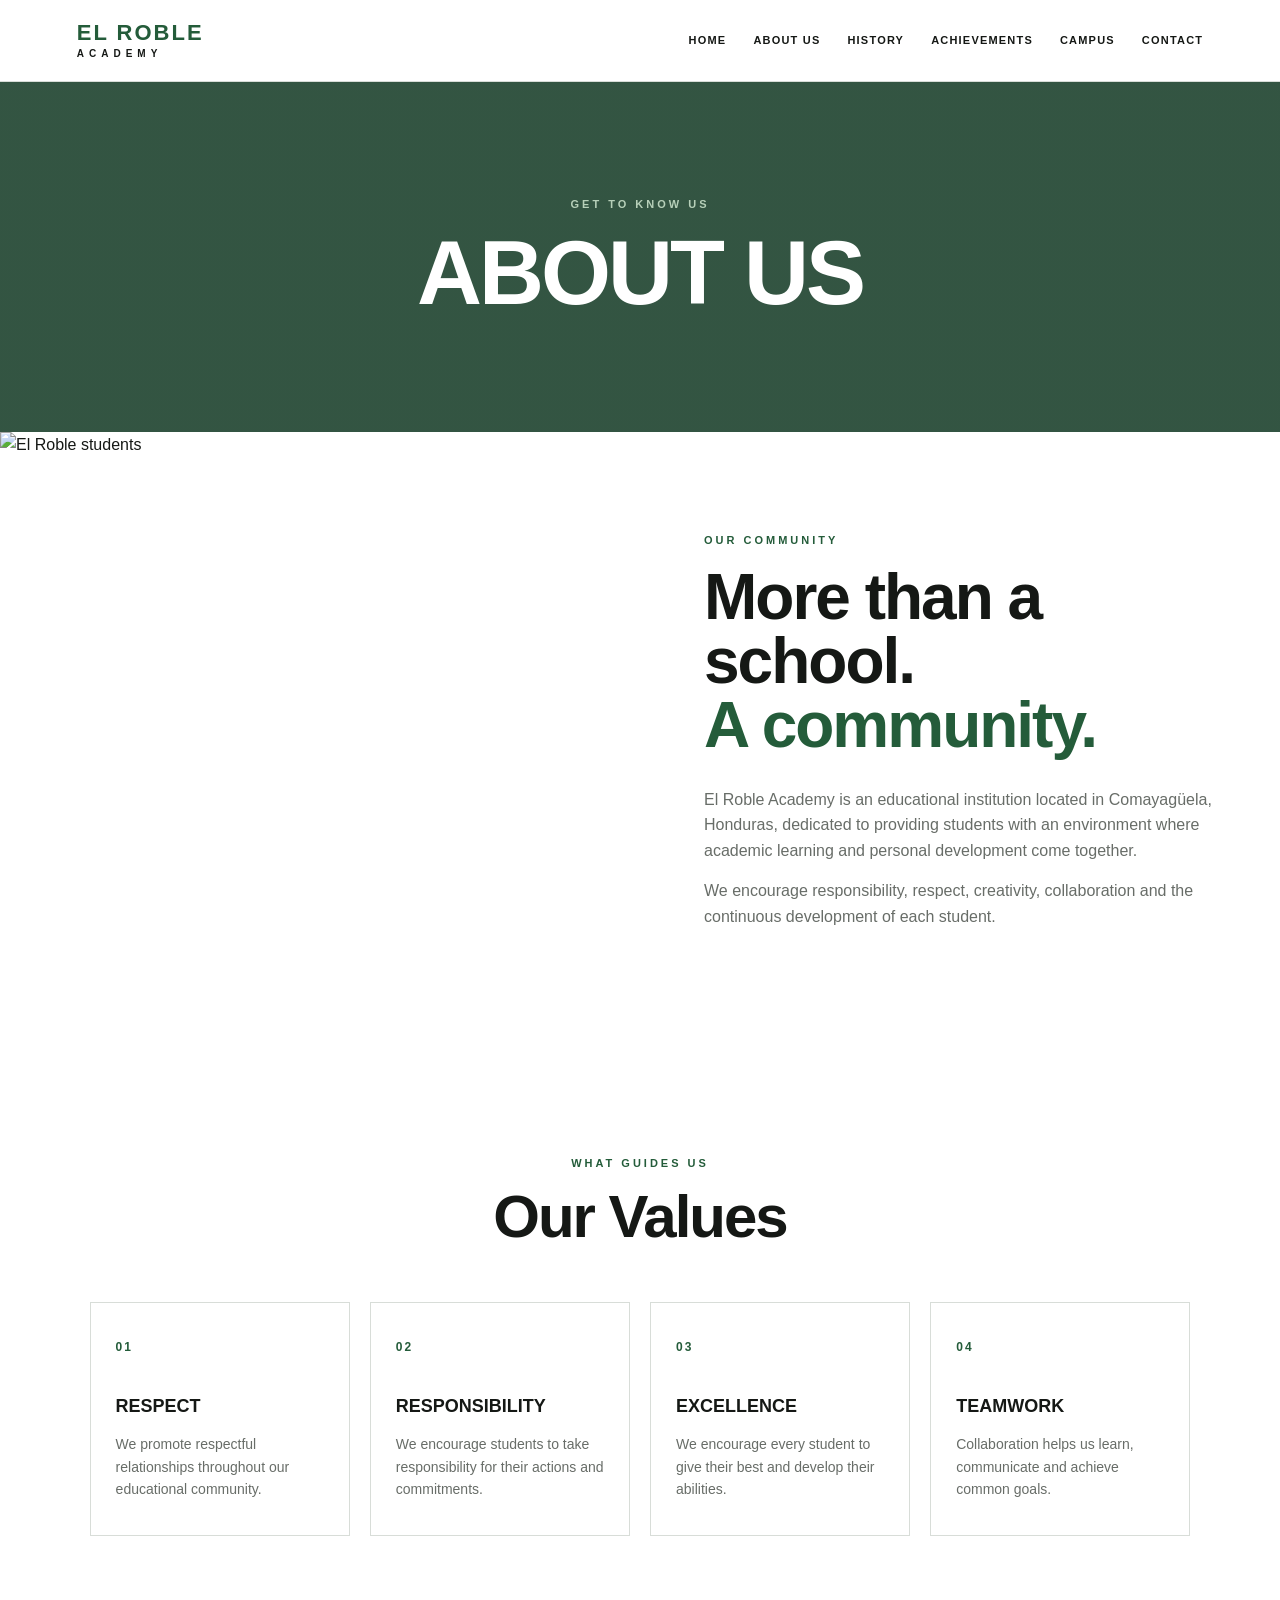
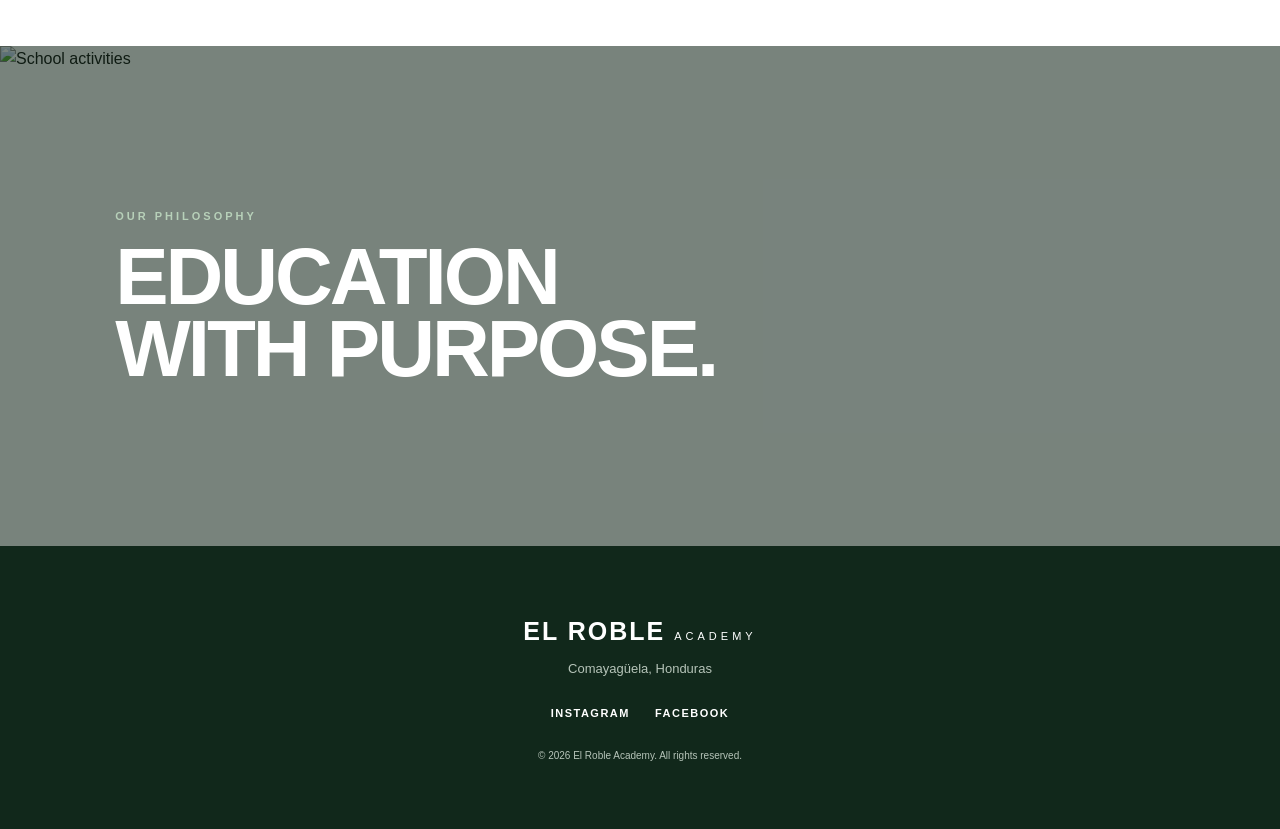
==== commit 06b08a13: "Update about.html" ====
--- a/about.html
+++ b/about.html
@@ -10,7 +10,10 @@
 <body>
 
 <header>
-    <div class="logo">EL ROBLE <span>ACADEMY</span></div>
+    <a href="index.html" class="logo">
+        EL ROBLE
+        <span>ACADEMY</span>
+    </a>
 
     <nav>
         <a href="index.html" target="_blank" rel="noopener noreferrer">HOME</a>
@@ -22,39 +25,83 @@
     </nav>
 </header>
 
-<section class="page-hero">
+<section class="page-header">
+    <p class="section-label light">GET TO KNOW US</p>
     <h1>ABOUT US</h1>
-    <p>Learn more about El Roble Academy.</p>
 </section>
 
-<section class="section">
 
-    <div class="two-column">
+<section class="intro-section">
 
-        <div>
-            <img src="estudiantes.jpg" alt="Students">
+    <div class="intro-image">
+        <img src="estudiantes.jpg" alt="El Roble students">
+    </div>
+
+    <div class="intro-text">
+
+        <p class="section-label">OUR COMMUNITY</p>
+
+        <h2>More than a school.<br><span>A community.</span></h2>
+
+        <p>
+            El Roble Academy is an educational institution located
+            in Comayagüela, Honduras, dedicated to providing students
+            with an environment where academic learning and personal
+            development come together.
+        </p>
+
+        <p>
+            We encourage responsibility, respect, creativity,
+            collaboration and the continuous development of each student.
+        </p>
+
+    </div>
+
+</section>
+
+
+<section class="values-section">
+
+    <div class="section-heading">
+        <p class="section-label">WHAT GUIDES US</p>
+        <h2>Our Values</h2>
+    </div>
+
+    <div class="values-grid">
+
+        <div class="value-card">
+            <div class="value-number">01</div>
+            <h3>RESPECT</h3>
+            <p>
+                We promote respectful relationships throughout
+                our educational community.
+            </p>
         </div>
 
-        <div>
-            <h2>WHO WE ARE</h2>
+        <div class="value-card">
+            <div class="value-number">02</div>
+            <h3>RESPONSIBILITY</h3>
+            <p>
+                We encourage students to take responsibility
+                for their actions and commitments.
+            </p>
+        </div>
 
+        <div class="value-card">
+            <div class="value-number">03</div>
+            <h3>EXCELLENCE</h3>
             <p>
-                El Roble Academy is an educational institution located in
-                Comayagüela, Honduras, dedicated to providing students with
-                an environment where academic learning, personal development
-                and values can grow together.
+                We encourage every student to give their best
+                and develop their abilities.
             </p>
+        </div>
 
+        <div class="value-card">
+            <div class="value-number">04</div>
+            <h3>TEAMWORK</h3>
             <p>
-                Our educational community promotes responsibility, respect,
-                creativity and teamwork, encouraging students to prepare
-                themselves for the challenges of the future.
-            </p>
-
-            <p>
-                We believe that education is not only about acquiring
-                knowledge, but also about developing skills, confidence
-                and character.
+                Collaboration helps us learn, communicate
+                and achieve common goals.
             </p>
         </div>
 
@@ -62,75 +109,45 @@
 
 </section>
 
-<section class="section gray">
 
-    <div class="section-title">
-        <h2>OUR VALUES</h2>
-        <p>The principles that guide our educational community.</p>
+<section class="photo-banner">
+    <img src="actividades.jpg" alt="School activities">
+
+    <div class="photo-banner-overlay">
+        <p class="section-label light">OUR PHILOSOPHY</p>
+        <h2>EDUCATION<br>WITH PURPOSE.</h2>
+    </div>
+</section>
+
+
+<footer>
+
+    <div class="footer-logo">
+        EL ROBLE <span>ACADEMY</span>
     </div>
 
-    <div class="values">
+    <p>Comayagüela, Honduras</p>
 
-        <div class="value">
-            <h3>RESPECT</h3>
-            <p>
-                We promote respectful relationships between students,
-                teachers and the entire educational community.
-            </p>
-        </div>
+    <div class="socials">
 
-        <div class="value">
-            <h3>RESPONSIBILITY</h3>
-            <p>
-                We encourage students to take responsibility for their
-                decisions, actions and academic commitments.
-            </p>
-        </div>
+        <a href="https://www.instagram.com/elrobleacademy?igsi=MXN0MHp5c29xYmVuYg%3D%3D"
+           target="_blank"
+           rel="noopener noreferrer">
+            INSTAGRAM
+        </a>
 
-        <div class="value">
-            <h3>EXCELLENCE</h3>
-            <p>
-                We encourage students to give their best and continuously
-                develop their abilities.
-            </p>
-        </div>
-
-        <div class="value">
-            <h3>TEAMWORK</h3>
-            <p>
-                Collaboration helps students learn from one another and
-                achieve common goals.
-            </p>
-        </div>
+        <a href="https://www.facebook.com/p/El-Roble-100045855324234/?locale=es_LA"
+           target="_blank"
+           rel="noopener noreferrer">
+            FACEBOOK
+        </a>
 
     </div>
 
-</section>
+    <p class="copyright">
+        © 2026 El Roble Academy. All rights reserved.
+    </p>
 
-<section class="banner" style="background-image: url('actividades.jpg');">
-    <div>
-        <h2>EDUCATION WITH PURPOSE</h2>
-        <p>Preparing students for tomorrow.</p>
-    </div>
-</section>
-
-<footer>
-    <h3>EL ROBLE ACADEMY</h3>
-    <p>Comayagüela, Honduras</p>
-
-    <div class="socials">
-        <a href="https://www.instagram.com/elrobleacademy?igsi=MXN0MHp5c29xYmVuYg%3D%3D"
-           target="_blank" rel="noopener noreferrer">
-            Instagram
-        </a>
-
-        <a href="https://www.facebook.com/p/El-Roble-100045855324234/?locale=es_LA"
-           target="_blank" rel="noopener noreferrer">
-            Facebook
-        </a>
-    </div>
-
-    <p class="copyright">© 2026 El Roble Academy. All rights reserved.</p>
 </footer>
 
 </body>
--- a/style.css
+++ b/style.css
@@ -1,25 +1,44 @@
-/* ================= GENERAL ================= */
+/* =========================================
+   EL ROBLE ACADEMY
+   GREEN EDITION
+========================================= */
+
+:root {
+    --green: #245c3a;
+    --green-dark: #173d28;
+    --green-light: #dfe9df;
+    --cream: #f5f3ed;
+    --white: #ffffff;
+    --black: #151815;
+    --gray: #686d68;
+    --border: #d8ddd8;
+}
+
+
+/* =========================================
+   RESET
+========================================= */
 
 * {
-    box-sizing: border-box;
     margin: 0;
     padding: 0;
-}
-
-:root {
-    --black: #101010;
-    --dark: #181818;
-    --gray: #777;
-    --light: #f4f4f4;
-    --white: #ffffff;
-    --line: #dddddd;
+    box-sizing: border-box;
+}
+
+html {
+    scroll-behavior: smooth;
 }
 
 body {
     font-family: Arial, Helvetica, sans-serif;
-    color: #171717;
-    background: #ffffff;
+    color: var(--black);
+    background: var(--white);
     line-height: 1.6;
+}
+
+img {
+    display: block;
+    width: 100%;
 }
 
 a {
@@ -27,774 +46,1094 @@
     color: inherit;
 }
 
-img {
-    max-width: 100%;
-    display: block;
-}
-
-
-/* ================= HEADER ================= */
-
-.header {
-    background: var(--black);
-    color: white;
-    position: sticky;
-    top: 0;
-    z-index: 20;
-    box-shadow: 0 3px 12px rgba(0,0,0,0.2);
-}
-
-.navbar {
-    max-width: 1180px;
-    margin: auto;
-    min-height: 78px;
-    padding: 0 24px;
+
+/* =========================================
+   HEADER
+========================================= */
+
+header {
+    height: 82px;
+    width: 100%;
+
+    padding: 0 6%;
 
     display: flex;
     align-items: center;
     justify-content: space-between;
 
-    gap: 25px;
-}
-
-
-/* ================= LOGO ================= */
+    background: rgba(255,255,255,0.96);
+
+    border-bottom: 1px solid var(--border);
+
+    position: sticky;
+    top: 0;
+
+    z-index: 1000;
+}
 
 .logo {
-    font-weight: 800;
+    color: var(--green);
+
+    font-size: 22px;
+    font-weight: 900;
+
     letter-spacing: 2px;
-    font-size: 22px;
-    white-space: nowrap;
+
+    line-height: 1;
 }
 
 .logo span {
     display: block;
-    font-size: 9px;
-    letter-spacing: 3px;
-    color: #aaaaaa;
-    margin-top: 2px;
-}
-
-
-/* ================= NAVIGATION ================= */
-
-.nav {
+
+    color: var(--black);
+
+    font-size: 10px;
+
+    letter-spacing: 5px;
+
+    margin-top: 5px;
+}
+
+
+nav {
     display: flex;
-    flex-wrap: wrap;
-    justify-content: flex-end;
-    gap: 5px;
-}
-
-.nav a {
-    font-size: 12px;
-    font-weight: 700;
-    letter-spacing: 1px;
-
-    padding: 11px 12px;
-
-    border-radius: 3px;
-
-    color: #dddddd;
-
-    transition: 0.2s;
-}
-
-.nav a:hover,
-.nav a.active {
-    background: white;
-    color: #111111;
-}
-
-
-/* ================= HERO ================= */
+    align-items: center;
+    gap: 27px;
+}
+
+nav a {
+    font-size: 11px;
+
+    font-weight: bold;
+
+    letter-spacing: 1.2px;
+
+    color: var(--black);
+
+    position: relative;
+
+    transition: 0.3s;
+}
+
+nav a::after {
+    content: "";
+
+    position: absolute;
+
+    left: 0;
+    bottom: -7px;
+
+    width: 0;
+    height: 2px;
+
+    background: var(--green);
+
+    transition: 0.3s;
+}
+
+nav a:hover {
+    color: var(--green);
+}
+
+nav a:hover::after {
+    width: 100%;
+}
+
+
+/* =========================================
+   HERO
+========================================= */
 
 .hero {
-
-    min-height: 600px;
+    min-height: calc(100vh - 82px);
+
+    position: relative;
+
+    background-image: url("campus.jpg");
+
+    background-size: cover;
+
+    background-position: center;
+
+    display: flex;
+
+    align-items: center;
+
+    padding: 8%;
+}
+
+.hero-overlay {
+    position: absolute;
+
+    inset: 0;
 
     background:
         linear-gradient(
             90deg,
-            rgba(0,0,0,0.8),
-            rgba(0,0,0,0.25)
-        ),
-        url("imagenes/campus.jpg")
-        center / cover;
+            rgba(10,30,18,0.82),
+            rgba(10,30,18,0.30),
+            rgba(10,30,18,0.05)
+        );
+}
+
+.hero-content {
+    position: relative;
+
+    z-index: 2;
+
+    max-width: 750px;
+
+    color: white;
+}
+
+.small-title {
+    font-size: 12px;
+
+    font-weight: bold;
+
+    letter-spacing: 4px;
+
+    margin-bottom: 18px;
+}
+
+.hero h1 {
+    font-size: clamp(55px, 8vw, 110px);
+
+    line-height: 0.88;
+
+    letter-spacing: -3px;
+
+    font-weight: 900;
+}
+
+.hero h1 span {
+    color: #b7d0b9;
+}
+
+.hero-text {
+    max-width: 470px;
+
+    margin: 30px 0;
+
+    font-size: 18px;
+
+    color: #e9eee9;
+}
+
+
+/* =========================================
+   BUTTON
+========================================= */
+
+.green-btn {
+    display: inline-block;
+
+    border: none;
+
+    background: var(--green);
+
+    color: white;
+
+    padding: 15px 27px;
+
+    font-size: 11px;
+
+    font-weight: bold;
+
+    letter-spacing: 1.5px;
+
+    cursor: pointer;
+
+    transition: 0.3s;
+}
+
+.green-btn:hover {
+    background: var(--green-dark);
+
+    transform: translateY(-3px);
+}
+
+
+/* =========================================
+   GENERAL SECTIONS
+========================================= */
+
+.intro-section {
+    display: grid;
+
+    grid-template-columns: 1fr 1fr;
+
+    min-height: 600px;
+}
+
+.intro-text {
+    padding: 100px 10%;
 
     display: flex;
-    align-items: center;
-}
-
-.hero-content {
-
-    max-width: 1180px;
-    width: 100%;
-
-    margin: auto;
-
-    padding: 80px 24px;
-
-    color: white;
-}
-
-.kicker {
-
-    font-size: 12px;
-
-    letter-spacing: 4px;
-
-    font-weight: 700;
-
-    color: #cccccc;
+
+    flex-direction: column;
+
+    justify-content: center;
+}
+
+.intro-image {
+    min-height: 500px;
+}
+
+.intro-image img {
+    height: 100%;
+
+    object-fit: cover;
+}
+
+.section-label {
+    color: var(--green);
+
+    font-size: 11px;
+
+    font-weight: bold;
+
+    letter-spacing: 3px;
 
     margin-bottom: 15px;
 }
 
-.hero h1 {
-
-    font-size: clamp(42px, 7vw, 82px);
-
-    line-height: 0.95;
-
-    max-width: 800px;
-
-    letter-spacing: -3px;
-}
-
-.hero-text {
-
-    max-width: 620px;
-
-    margin: 24px 0;
-
-    font-size: 17px;
-
-    color: #dddddd;
-}
-
-
-/* ================= BUTTONS ================= */
-
-.btn {
-
-    display: inline-block;
-
-    padding: 13px 22px;
-
+.section-label.light {
+    color: #b7d0b9;
+}
+
+.intro-text h2 {
+    font-size: clamp(38px, 5vw, 65px);
+
+    line-height: 1;
+
+    letter-spacing: -2px;
+
+    margin-bottom: 30px;
+}
+
+.intro-text h2 span,
+.history-intro h2 span,
+.contact-section h2 span {
+    color: var(--green);
+}
+
+.intro-text > p:not(.section-label) {
+    max-width: 520px;
+
+    color: var(--gray);
+
+    margin-bottom: 15px;
+}
+
+.text-link {
+    color: var(--green);
+
+    font-size: 11px;
+
+    font-weight: bold;
+
+    letter-spacing: 1.5px;
+
+    margin-top: 15px;
+
+    width: fit-content;
+}
+
+
+/* =========================================
+   FEATURE SECTION
+========================================= */
+
+.features-section {
+    padding: 110px 7%;
+
+    background: var(--cream);
+}
+
+.section-heading {
+    text-align: center;
+
+    margin-bottom: 55px;
+}
+
+.section-heading h2 {
+    font-size: clamp(38px, 5vw, 60px);
+
+    line-height: 1;
+
+    letter-spacing: -2px;
+}
+
+
+.feature-grid {
+    display: grid;
+
+    grid-template-columns: repeat(3, 1fr);
+
+    gap: 25px;
+}
+
+.feature-card {
     background: white;
 
-    color: #111111;
-
-    font-size: 12px;
-
-    font-weight: 800;
-
-    letter-spacing: 1.2px;
-
-    border-radius: 3px;
-
-    margin-right: 8px;
-
-    margin-top: 8px;
-
-    transition: 0.2s;
-}
-
-.btn:hover {
-    transform: translateY(-2px);
-}
-
-.btn.dark {
-
-    background: #111111;
-
-    color: white;
-}
-
-
-/* ================= SECTIONS ================= */
-
-.section {
-
-    max-width: 1180px;
-
-    margin: auto;
-
-    padding: 80px 24px;
-}
-
-.section-head {
-    margin-bottom: 35px;
-}
-
-.section-head small {
+    overflow: hidden;
+
+    transition: 0.4s;
+}
+
+.feature-card:hover {
+    transform: translateY(-8px);
+
+    box-shadow:
+        0 20px 45px rgba(20,50,30,0.12);
+}
+
+.feature-card > img {
+    height: 300px;
+
+    object-fit: cover;
+
+    transition: 0.5s;
+}
+
+.feature-card:hover > img {
+    transform: scale(1.04);
+}
+
+.feature-content {
+    padding: 28px;
+}
+
+.feature-content span {
+    color: var(--green);
 
     font-size: 11px;
 
-    letter-spacing: 3px;
-
-    color: #777777;
-
-    font-weight: 700;
-}
-
-.section-head h2 {
-
-    font-size: 40px;
-
-    line-height: 1.1;
-
-    margin-top: 8px;
-}
-
-
-/* ================= CARDS ================= */
-
-.grid {
-
-    display: grid;
-
-    grid-template-columns:
-        repeat(3, 1fr);
-
-    gap: 22px;
-}
-
-.card {
-
-    border: 1px solid var(--line);
-
-    background: white;
-
-    overflow: hidden;
-
-    transition: 0.25s;
-}
-
-.card:hover {
-    transform: translateY(-5px);
-
-    box-shadow:
-        0 12px 30px rgba(0,0,0,0.1);
-}
-
-.card img {
-
-    width: 100%;
-
-    height: 230px;
-
-    object-fit: cover;
-}
-
-.card-body {
-
-    padding: 25px;
-}
-
-.card h3 {
-
+    font-weight: bold;
+
+    letter-spacing: 2px;
+}
+
+.feature-content h3 {
     font-size: 21px;
 
-    margin-bottom: 10px;
-}
-
-.card p {
-
-    color: #666666;
+    margin: 12px 0;
+}
+
+.feature-content p {
+    color: var(--gray);
 
     font-size: 14px;
-
-    margin-bottom: 5px;
-}
-
-
-/* ================= IMAGE BANNER ================= */
-
-.image-banner {
-
-    position: relative;
-
-    height: 420px;
-
-    overflow: hidden;
-}
-
-.image-banner img {
-
-    width: 100%;
-
-    height: 100%;
-
-    object-fit: cover;
-}
-
-.image-banner::after {
-
-    content: "";
-
-    position: absolute;
-
-    inset: 0;
+}
+
+
+/* =========================================
+   GREEN BANNER
+========================================= */
+
+.green-banner {
+    min-height: 520px;
 
     background:
         linear-gradient(
-            90deg,
-            rgba(0,0,0,0.75),
-            rgba(0,0,0,0.15)
-        );
-}
-
-.image-banner-text {
-
-    position: absolute;
-
-    z-index: 2;
-
-    top: 50%;
-
-    left: 8%;
-
-    transform: translateY(-50%);
+            rgba(23,61,40,0.92),
+            rgba(23,61,40,0.92)
+        ),
+        url("actividades.jpg");
+
+    background-size: cover;
+
+    background-position: center;
+
+    display: flex;
+
+    align-items: center;
+
+    padding: 8%;
 
     color: white;
 }
 
-.image-banner-text h2 {
-
-    font-size: 55px;
-
-    line-height: 1;
-}
-
-
-/* ================= PAGE HERO ================= */
-
-.page-hero {
-
-    background: #181818;
-
-    color: white;
-
-    padding: 90px 24px;
-}
-
-.page-hero-inner {
-
-    max-width: 1180px;
-
-    margin: auto;
-}
-
-.page-hero h1 {
-
-    font-size: clamp(42px, 6vw, 70px);
-
-    line-height: 1;
-}
-
-.page-hero p {
-
-    color: #bbbbbb;
-
-    margin-top: 15px;
-}
-
-
-/* ================= TWO COLUMNS ================= */
-
-.two-col {
-
-    display: grid;
-
-    grid-template-columns:
-        1.1fr 0.9fr;
-
-    gap: 50px;
-
-    align-items: center;
-}
-
-.feature-img {
-
-    width: 100%;
-
-    height: 430px;
-
-    object-fit: cover;
-}
-
-.text p {
-
-    margin-bottom: 18px;
-
-    color: #555555;
-}
-
-
-/* ================= VALUES ================= */
-
-.values {
-
-    display: grid;
-
-    grid-template-columns:
-        repeat(2, 1fr);
-
-    gap: 15px;
-
-    margin-top: 25px;
-}
-
-.value {
-
-    padding: 20px;
-
-    background: #f4f4f4;
-
-    border-left: 4px solid #111111;
-}
-
-
-/* ================= TIMELINE ================= */
-
-.timeline {
-
-    position: relative;
-
-    border-left: 2px solid #cccccc;
-
-    margin-left: 10px;
-}
-
-.timeline-item {
-
-    position: relative;
-
-    padding:
-        0
-        0
-        35px
-        35px;
-}
-
-.timeline-item::before {
-
-    content: "";
-
-    position: absolute;
-
-    left: -8px;
-
-    top: 5px;
-
-    width: 14px;
-
-    height: 14px;
-
-    background: #111111;
-
-    border-radius: 50%;
-}
-
-.timeline-item span {
-
-    font-size: 11px;
-
-    letter-spacing: 2px;
-
-    color: #777777;
-
-    font-weight: 700;
-}
-
-.timeline-item h3 {
-
-    font-size: 22px;
-
-    margin: 5px 0;
-}
-
-.timeline-item p {
-
-    color: #666666;
-}
-
-
-/* ================= CAMPUS ================= */
-
-.campus-grid {
-
-    display: grid;
-
-    grid-template-columns:
-        repeat(2, 1fr);
-
-    gap: 20px;
-}
-
-.campus-card {
-
-    position: relative;
-
-    min-height: 330px;
-
-    overflow: hidden;
-
-    background: #222222;
-}
-
-.campus-card img {
-
-    width: 100%;
-
-    height: 330px;
-
-    object-fit: cover;
-
-    opacity: 0.78;
-
-    transition: 0.3s;
-}
-
-.campus-card:hover img {
-
-    transform: scale(1.04);
-
-    opacity: 0.95;
-}
-
-.campus-label {
-
-    position: absolute;
-
-    bottom: 0;
-
-    left: 0;
-
-    right: 0;
-
-    padding: 25px;
-
-    color: white;
+.green-banner h2 {
+    font-size: clamp(55px, 8vw, 100px);
+
+    line-height: 0.88;
+
+    letter-spacing: -4px;
+
+    margin: 20px 0;
+}
+
+.green-banner p:last-child {
+    color: #d5e1d7;
+
+    max-width: 400px;
+}
+
+
+/* =========================================
+   PAGE HEADER
+========================================= */
+
+.page-header {
+    min-height: 350px;
 
     background:
         linear-gradient(
-            transparent,
-            rgba(0,0,0,0.85)
-        );
-}
-
-.campus-label h3 {
-
+            rgba(23,61,40,0.88),
+            rgba(23,61,40,0.88)
+        ),
+        url("campus.jpg");
+
+    background-size: cover;
+
+    background-position: center;
+
+    color: white;
+
+    display: flex;
+
+    flex-direction: column;
+
+    justify-content: center;
+
+    align-items: center;
+
+    text-align: center;
+}
+
+.page-header h1 {
+    font-size: clamp(50px, 8vw, 90px);
+
+    line-height: 1;
+
+    letter-spacing: -3px;
+}
+
+
+/* =========================================
+   VALUES
+========================================= */
+
+.values-section {
+    padding: 110px 7%;
+
+    background: white;
+}
+
+.values-grid {
+    display: grid;
+
+    grid-template-columns: repeat(4, 1fr);
+
+    gap: 20px;
+}
+
+.value-card {
+    padding: 35px 25px;
+
+    border: 1px solid var(--border);
+
+    transition: 0.3s;
+}
+
+.value-card:hover {
+    border-color: var(--green);
+
+    transform: translateY(-5px);
+}
+
+.value-number {
+    color: var(--green);
+
+    font-weight: bold;
+
+    font-size: 12px;
+
+    letter-spacing: 2px;
+
+    margin-bottom: 35px;
+}
+
+.value-card h3 {
+    font-size: 18px;
+
+    margin-bottom: 12px;
+}
+
+.value-card p {
+    color: var(--gray);
+
+    font-size: 14px;
+}
+
+
+/* =========================================
+   PHOTO BANNER
+========================================= */
+
+.photo-banner {
+    height: 500px;
+
+    position: relative;
+
+    overflow: hidden;
+}
+
+.photo-banner img {
+    height: 100%;
+
+    object-fit: cover;
+}
+
+.photo-banner::after {
+    content: "";
+
+    position: absolute;
+
+    inset: 0;
+
+    background: rgba(10,30,18,0.55);
+}
+
+.photo-banner-overlay {
+    position: absolute;
+
+    z-index: 2;
+
+    inset: 0;
+
+    display: flex;
+
+    flex-direction: column;
+
+    justify-content: center;
+
+    padding-left: 9%;
+
+    color: white;
+}
+
+.photo-banner-overlay h2 {
+    font-size: clamp(45px, 7vw, 80px);
+
+    line-height: 0.9;
+
+    letter-spacing: -3px;
+}
+
+
+/* =========================================
+   HISTORY
+========================================= */
+
+.history-intro {
+    display: grid;
+
+    grid-template-columns: 1fr 1fr;
+
+    gap: 80px;
+
+    padding: 110px 10%;
+}
+
+.history-intro h2 {
+    font-size: clamp(40px, 5vw, 65px);
+
+    line-height: 0.95;
+
+    letter-spacing: -2px;
+}
+
+.history-intro p:not(.section-label) {
+    color: var(--gray);
+
+    margin-bottom: 20px;
+}
+
+.timeline-section {
+    padding: 100px 15%;
+
+    background: var(--cream);
+}
+
+.timeline {
+    max-width: 900px;
+
+    margin: auto;
+}
+
+.timeline-item {
+    display: grid;
+
+    grid-template-columns: 80px 1fr;
+
+    gap: 30px;
+
+    padding: 35px 0;
+
+    border-bottom: 1px solid #ccd3cc;
+}
+
+.timeline-item > span {
+    color: var(--green);
+
+    font-weight: bold;
+
+    font-size: 13px;
+
+    letter-spacing: 2px;
+}
+
+.timeline-item h3 {
+    font-size: 22px;
+
+    margin-bottom: 8px;
+}
+
+.timeline-item p {
+    color: var(--gray);
+
+    max-width: 650px;
+}
+
+
+/* =========================================
+   CAMPUS
+========================================= */
+
+.campus-grid {
+    display: grid;
+
+    grid-template-columns: repeat(2, 1fr);
+
+    gap: 25px;
+
+    max-width: 1200px;
+
+    margin: auto;
+}
+
+.campus-card {
+    background: white;
+
+    overflow: hidden;
+
+    border: 1px solid var(--border);
+
+    transition: 0.3s;
+}
+
+.campus-card:hover {
+    transform: translateY(-7px);
+
+    box-shadow:
+        0 20px 40px rgba(20,50,30,0.10);
+}
+
+.campus-card img {
+    height: 330px;
+
+    object-fit: cover;
+}
+
+.campus-card div {
+    padding: 28px;
+}
+
+.campus-card span {
+    color: var(--green);
+
+    font-size: 11px;
+
+    font-weight: bold;
+
+    letter-spacing: 2px;
+}
+
+.campus-card h3 {
+    margin: 10px 0;
+
+    font-size: 22px;
+}
+
+.campus-card p {
+    color: var(--gray);
+
+    font-size: 14px;
+}
+
+
+/* =========================================
+   CONTACT
+========================================= */
+
+.contact-section {
+    display: grid;
+
+    grid-template-columns: 1fr 1fr;
+
+    gap: 100px;
+
+    padding: 110px 10%;
+}
+
+.contact-section h2 {
+    font-size: clamp(42px, 5vw, 65px);
+
+    line-height: 0.95;
+
+    letter-spacing: -2px;
+
+    margin-bottom: 25px;
+}
+
+.contact-info > p:not(.section-label) {
+    color: var(--gray);
+
+    max-width: 500px;
+
+    margin-bottom: 40px;
+}
+
+.contact-detail {
+    margin-bottom: 30px;
+}
+
+.contact-detail > span {
+    display: block;
+
+    color: var(--green);
+
+    font-size: 10px;
+
+    font-weight: bold;
+
+    letter-spacing: 2px;
+
+    margin-bottom: 6px;
+}
+
+.contact-detail p {
+    color: var(--gray);
+
+    font-size: 14px;
+}
+
+.contact-socials {
+    display: flex;
+
+    gap: 12px;
+
+    margin-top: 12px;
+}
+
+.contact-socials a {
+    color: var(--green);
+
+    border: 1px solid var(--green);
+
+    padding: 9px 15px;
+
+    font-size: 10px;
+
+    font-weight: bold;
+
+    letter-spacing: 1px;
+
+    transition: 0.3s;
+}
+
+.contact-socials a:hover {
+    background: var(--green);
+
+    color: white;
+}
+
+
+/* =========================================
+   FORM
+========================================= */
+
+.contact-form {
+    background: var(--cream);
+
+    padding: 45px;
+}
+
+.contact-form h2 {
+    font-size: 40px;
+
+    margin-bottom: 35px;
+}
+
+.contact-form form {
+    display: flex;
+
+    flex-direction: column;
+}
+
+.contact-form label {
+    color: var(--green);
+
+    font-size: 10px;
+
+    font-weight: bold;
+
+    letter-spacing: 2px;
+
+    margin-bottom: 7px;
+}
+
+.contact-form input,
+.contact-form textarea {
+    width: 100%;
+
+    border: none;
+
+    border-bottom: 1px solid #bbc3bb;
+
+    background: transparent;
+
+    padding: 13px 0;
+
+    margin-bottom: 28px;
+
+    font-family: inherit;
+
+    font-size: 14px;
+
+    outline: none;
+}
+
+.contact-form input:focus,
+.contact-form textarea:focus {
+    border-color: var(--green);
+}
+
+.contact-form textarea {
+    resize: vertical;
+}
+
+.contact-form button {
+    width: fit-content;
+}
+
+
+/* =========================================
+   FOOTER
+========================================= */
+
+footer {
+    background: #11281b;
+
+    color: white;
+
+    text-align: center;
+
+    padding: 65px 20px;
+}
+
+.footer-logo {
     font-size: 25px;
-}
-
-
-/* ================= CONTACT ================= */
-
-.contact-grid {
-
-    display: grid;
-
-    grid-template-columns:
-        0.8fr 1.2fr;
-
-    gap: 30px;
-}
-
-.contact-box {
-
-    padding: 30px;
-
-    background: #f4f4f4;
-
-    margin-bottom: 18px;
-}
-
-.contact-box h3 {
+
+    font-weight: 900;
+
+    letter-spacing: 2px;
 
     margin-bottom: 8px;
 }
 
-.contact-box p {
-
-    color: #666666;
-}
-
-form {
-
-    display: grid;
-
-    gap: 15px;
-}
-
-input,
-textarea {
-
-    width: 100%;
-
-    padding: 15px;
-
-    border: 1px solid #cccccc;
-
-    font: inherit;
-}
-
-textarea {
-
-    min-height: 160px;
-
-    resize: vertical;
-}
-
-
-/* ================= SOCIAL MEDIA ================= */
+.footer-logo span {
+    font-size: 11px;
+
+    letter-spacing: 4px;
+
+    font-weight: normal;
+}
+
+footer > p {
+    color: #b6c4b9;
+
+    font-size: 13px;
+}
 
 .socials {
-
     display: flex;
 
-    gap: 10px;
-
-    flex-wrap: wrap;
-
-    margin-top: 14px;
-}
-
-.social {
-
-    border: 1px solid #555555;
-
-    padding: 9px 14px;
-
-    font-size: 12px;
-
-    font-weight: 700;
-
-    letter-spacing: 1px;
-
-    transition: 0.2s;
-}
-
-.social:hover {
-
-    background: #111111;
-
+    justify-content: center;
+
+    gap: 25px;
+
+    margin: 25px 0;
+}
+
+.socials a {
     color: white;
-}
-
-
-/* ================= FOOTER ================= */
-
-.footer {
-
-    background: #101010;
-
-    color: white;
-
-    margin-top: 50px;
-}
-
-.footer-inner {
-
-    max-width: 1180px;
-
-    margin: auto;
-
-    padding: 45px 24px;
-
-    display: flex;
-
-    justify-content: space-between;
-
-    gap: 30px;
-
-    align-items: center;
-}
-
-.footer small {
-
-    color: #999999;
-}
-
-.footer-socials {
-
-    display: flex;
-
-    gap: 8px;
-
-    flex-wrap: wrap;
-}
-
-.footer-socials a {
 
     font-size: 11px;
 
-    border: 1px solid #444444;
-
-    padding: 9px 12px;
-
-    color: #dddddd;
-
-    transition: 0.2s;
-}
-
-.footer-socials a:hover {
-
-    background: white;
-
-    color: black;
-}
-
-
-/* ================= RESPONSIVE ================= */
-
-@media (max-width: 850px) {
-
-    .navbar {
-
-        align-items: flex-start;
-
-        padding-top: 18px;
-
-        padding-bottom: 18px;
+    font-weight: bold;
+
+    letter-spacing: 1.5px;
+
+    transition: 0.3s;
+}
+
+.socials a:hover {
+    color: #aecaaf;
+}
+
+.copyright {
+    font-size: 10px !important;
+
+    margin-top: 25px;
+}
+
+
+/* =========================================
+   RESPONSIVE
+========================================= */
+
+@media (max-width: 950px) {
+
+    header {
+        height: auto;
+
+        padding: 20px 5%;
 
         flex-direction: column;
-    }
-
-    .nav {
-
-        justify-content: flex-start;
-    }
-
-    .grid,
-    .two-col,
-    .contact-grid {
-
+
+        gap: 18px;
+    }
+
+    nav {
+        flex-wrap: wrap;
+
+        justify-content: center;
+
+        gap: 15px;
+    }
+
+    .hero {
+        min-height: 650px;
+    }
+
+    .intro-section {
         grid-template-columns: 1fr;
     }
 
+    .intro-image {
+        min-height: 400px;
+
+        order: -1;
+    }
+
+    .feature-grid {
+        grid-template-columns: 1fr;
+    }
+
+    .values-grid {
+        grid-template-columns: repeat(2, 1fr);
+    }
+
+    .history-intro {
+        grid-template-columns: 1fr;
+
+        gap: 30px;
+    }
+
+    .contact-section {
+        grid-template-columns: 1fr;
+
+        gap: 60px;
+    }
+
     .campus-grid {
-
         grid-template-columns: 1fr;
     }
+}
+
+
+@media (max-width: 600px) {
+
+    header {
+        padding: 18px;
+    }
+
+    nav {
+        gap: 10px;
+    }
+
+    nav a {
+        font-size: 9px;
+    }
 
     .hero {
-
-        min-height: 520px;
-    }
-
-    .image-banner-text h2 {
-
-        font-size: 40px;
-    }
-
-    .footer-inner {
-
-        flex-direction: column;
-
-        align-items: flex-start;
-    }
-
-}
+        padding: 8% 6%;
+    }
+
+    .hero h1 {
+        font-size: 55px;
+    }
+
+    .hero-text {
+        font-size: 16px;
+    }
+
+    .intro-text {
+        padding: 70px 8%;
+    }
+
+    .features-section,
+    .values-section,
+    .timeline-section {
+        padding: 75px 6%;
+    }
+
+    .values-grid {
+        grid-template-columns: 1fr;
+    }
+
+    .green-banner {
+        min-height: 450px;
+
+        padding: 8%;
+    }
+
+    .green-banner h2 {
+        font-size: 60px;
+    }
+
+    .page-header {
+        min-height: 280px;
+    }
+
+    .page-header h1 {
+        font-size: 50px;
+    }
+
+    .history-intro {
+        padding: 75px 8%;
+    }
+
+    .timeline-item {
+        grid-template-columns: 45px 1fr;
+
+        gap: 15px;
+    }
+
+    .contact-section {
+        padding: 75px 8%;
+    }
+
+    .contact-form {
+        padding: 30px 22px;
+    }
+
+    .photo-banner {
+        height: 400px;
+    }
+
+}
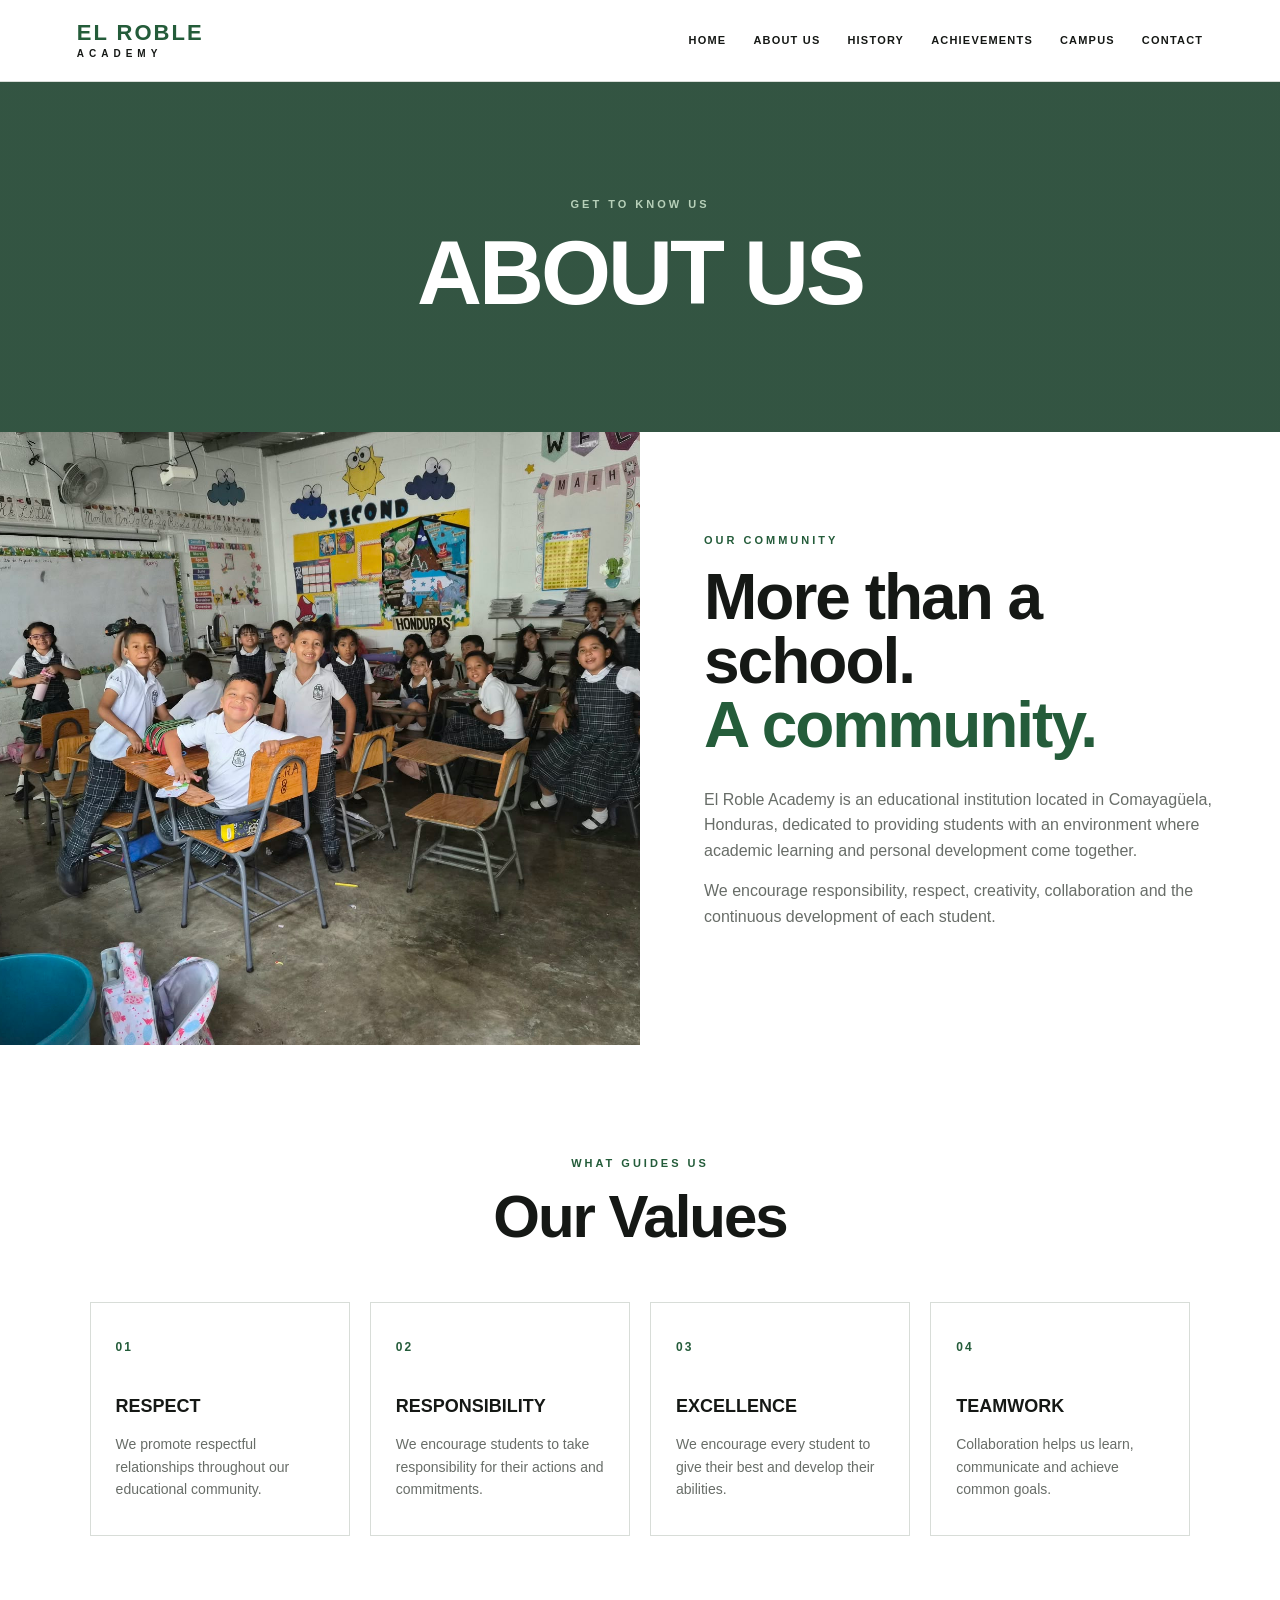
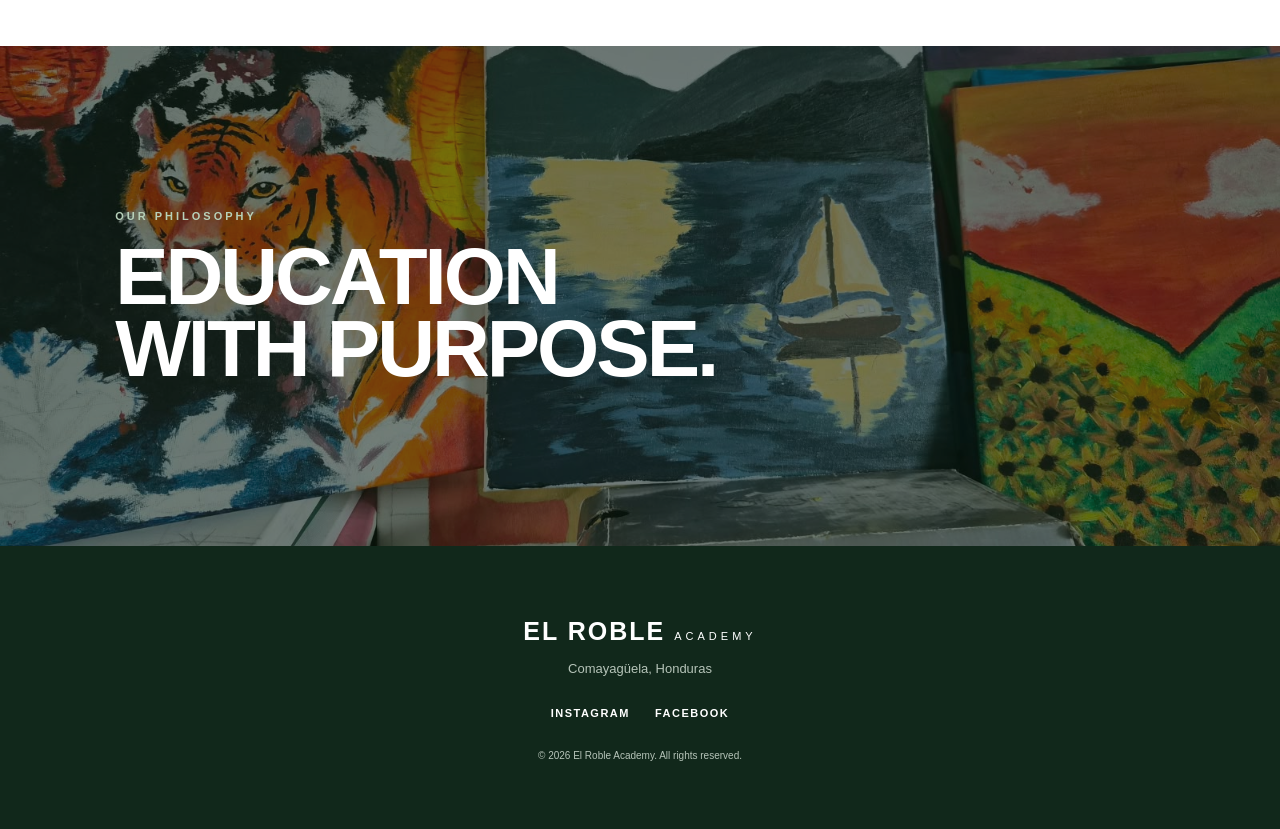
==== commit c4fa65fc: "Update about.html" ====
--- a/about.html
+++ b/about.html
@@ -34,7 +34,7 @@
 <section class="intro-section">
 
     <div class="intro-image">
-        <img src="estudiantes.jpg" alt="El Roble students">
+        <img src="classroom1.jpeg" alt="El Roble students">
     </div>
 
     <div class="intro-text">
@@ -111,7 +111,7 @@
 
 
 <section class="photo-banner">
-    <img src="actividades.jpg" alt="School activities">
+    <img src="art.jpeg" alt="School activities">
 
     <div class="photo-banner-overlay">
         <p class="section-label light">OUR PHILOSOPHY</p>
